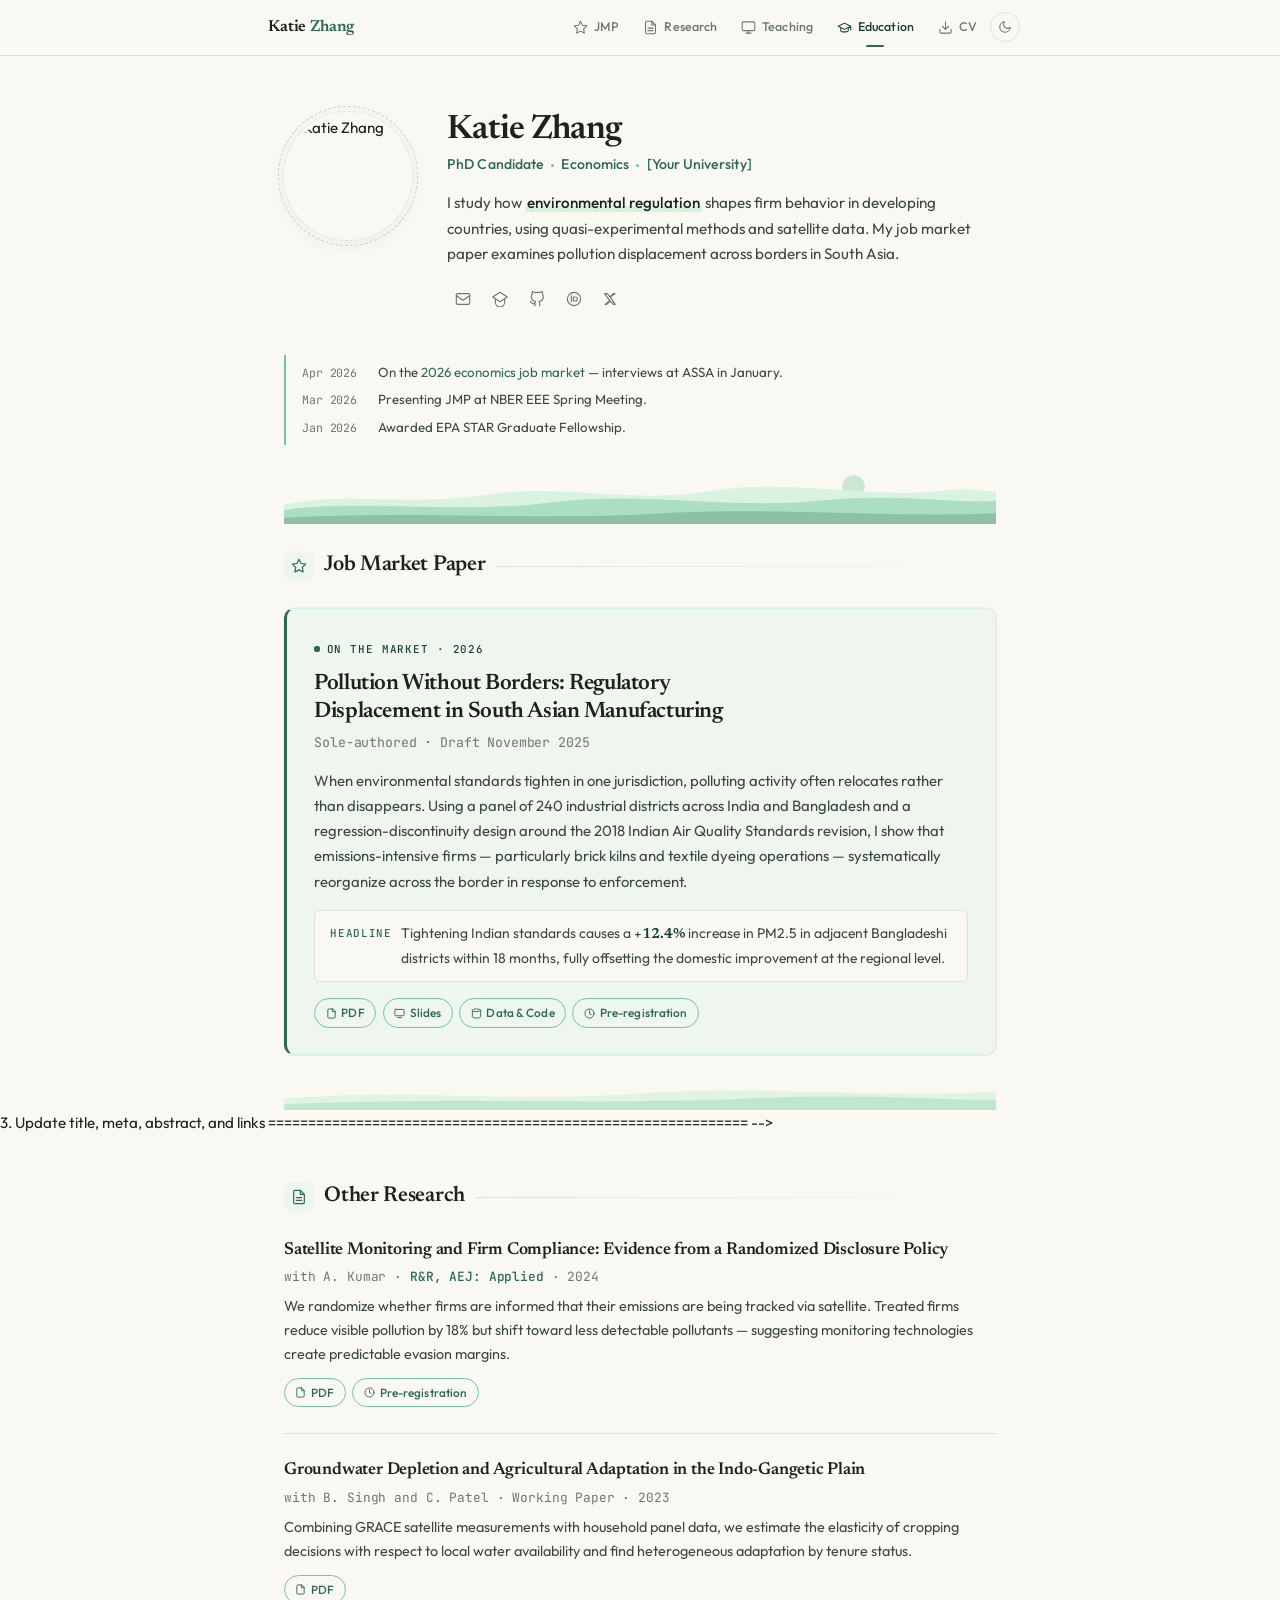
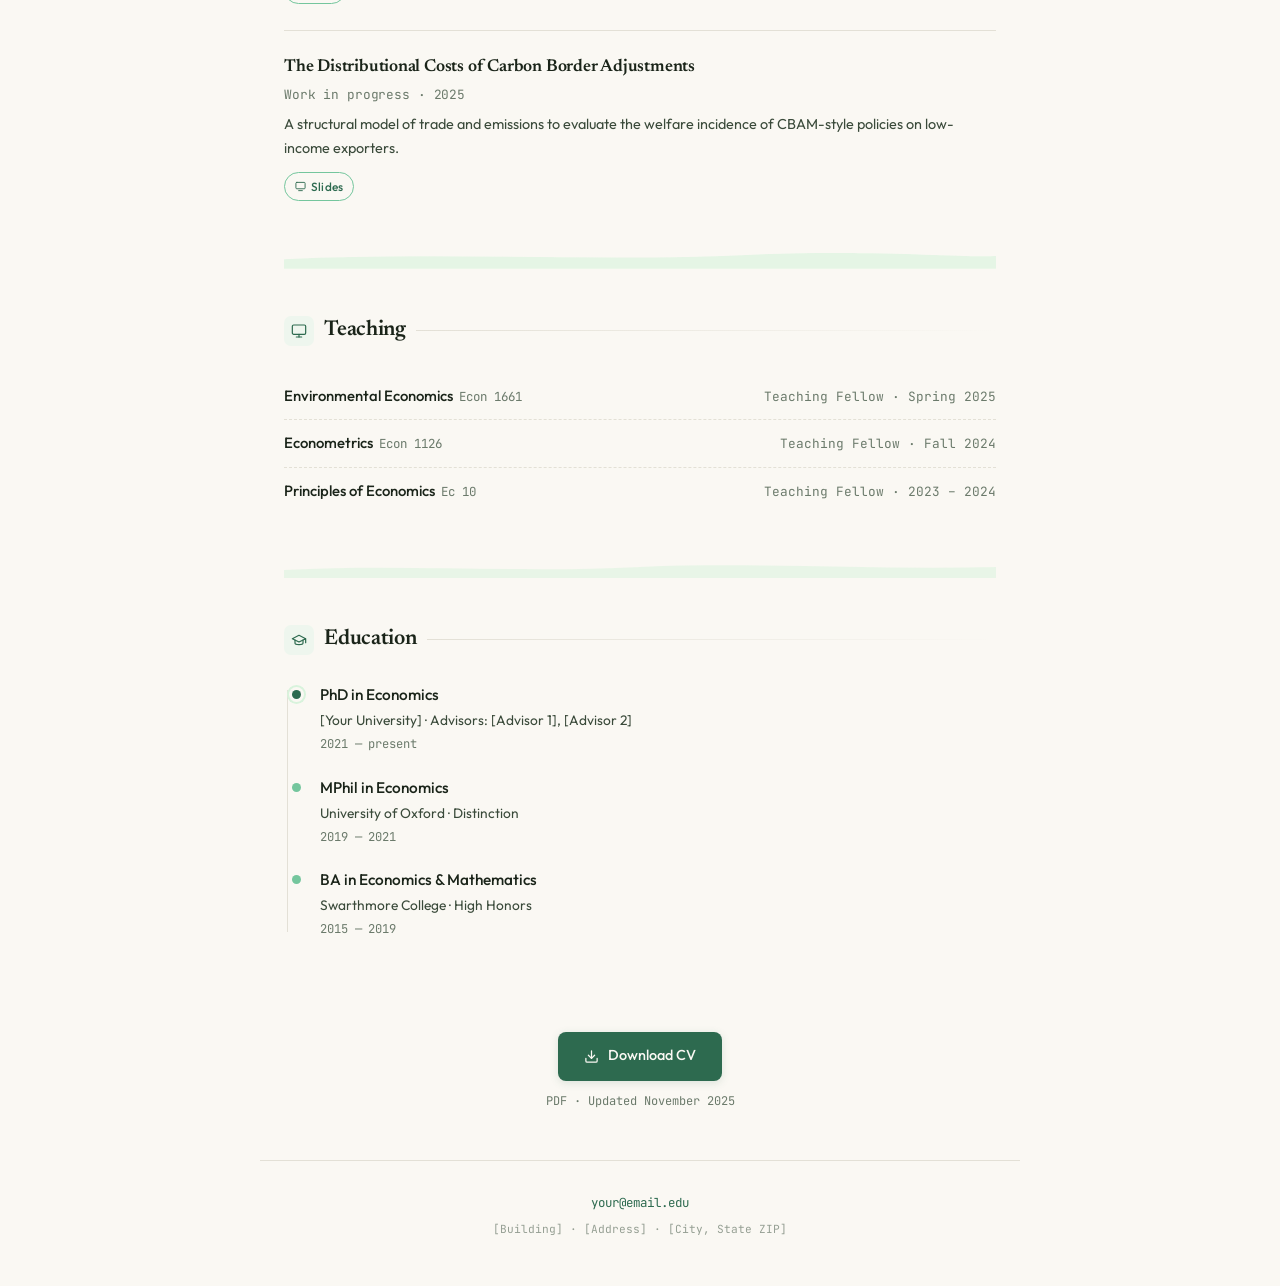
==== index.html @ d1a148c4 "first pass of making site" ====
<!DOCTYPE html>
<html lang="en" data-theme="light">
<head>
  <meta charset="UTF-8">
  <meta name="viewport" content="width=device-width, initial-scale=1.0">

  <!-- ============================================================
       SEO & social meta — UPDATE these when you change your bio
       ============================================================ -->
  <title>Katie Zhang — Environmental Economics</title>
  <meta name="description" content="PhD candidate in Economics at [Your University], studying environmental regulation and firm behavior in developing countries.">
  <meta property="og:title"       content="Katie Zhang — Environmental Economics">
  <meta property="og:description" content="PhD candidate studying environmental regulation, satellite data, and quasi-experimental methods.">
  <meta property="og:image"       content="https://katiezhang.org/img/og-image.jpg">
  <meta property="og:url"         content="https://katiezhang.org">
  <meta property="og:type"        content="website">
  <meta name="twitter:card"       content="summary_large_image">

  <!-- Favicon — a small SVG leaf monogram; replace with a real .ico if you prefer -->
  <link rel="icon" href="data:image/svg+xml,<svg xmlns='http://www.w3.org/2000/svg' viewBox='0 0 100 100'><rect width='100' height='100' rx='20' fill='%232d6a4f'/><text y='.9em' x='50%' text-anchor='middle' font-size='62' font-family='Georgia,serif' fill='%23faf8f3'>K</text></svg>">

  <!-- Google Fonts -->
  <link rel="preconnect" href="https://fonts.googleapis.com">
  <link rel="preconnect" href="https://fonts.gstatic.com" crossorigin>
  <link href="https://fonts.googleapis.com/css2?family=Newsreader:ital,opsz,wght@0,6..72,300;0,6..72,400;0,6..72,500;0,6..72,600;0,6..72,700;1,6..72,400&family=Outfit:wght@300;400;500;600&family=JetBrains+Mono:wght@400;500&display=swap" rel="stylesheet">

  <!-- Stylesheet -->
  <link rel="stylesheet" href="css/style.css">

  <!-- Theme init — runs synchronously to prevent flash of wrong theme -->
  <script>
    (function () {
      var stored      = localStorage.getItem('theme');
      var prefersDark = window.matchMedia('(prefers-color-scheme: dark)').matches;
      document.documentElement.setAttribute('data-theme', stored || (prefersDark ? 'dark' : 'light'));
    })();
  </script>
</head>
<body>

<!-- ── Sticky navigation ── -->
<nav class="sticky-nav" aria-label="Site navigation">
  <div class="nav-inner">
    <!-- UPDATE: change "Katie Zhang" to your name -->
    <a href="#about" class="nav-monogram">Katie <em>Zhang</em></a>

    <div class="nav-links" id="navLinks">
      <a href="#jmp"       data-target="jmp">
        <svg viewBox="0 0 24 24" aria-hidden="true"><polygon points="12 2 15.09 8.26 22 9.27 17 14.14 18.18 21.02 12 17.77 5.82 21.02 7 14.14 2 9.27 8.91 8.26 12 2"/></svg>
        <span>JMP</span>
      </a>
      <a href="#research"  data-target="research">
        <svg viewBox="0 0 24 24" aria-hidden="true"><path d="M14 2H6a2 2 0 00-2 2v16a2 2 0 002 2h12a2 2 0 002-2V8z"/><polyline points="14 2 14 8 20 8"/><line x1="16" y1="13" x2="8" y2="13"/><line x1="16" y1="17" x2="8" y2="17"/></svg>
        <span>Research</span>
      </a>
      <a href="#teaching"  data-target="teaching">
        <svg viewBox="0 0 24 24" aria-hidden="true"><rect x="2" y="3" width="20" height="14" rx="2"/><line x1="8" y1="21" x2="16" y2="21"/><line x1="12" y1="17" x2="12" y2="21"/></svg>
        <span>Teaching</span>
      </a>
      <a href="#education" data-target="education">
        <svg viewBox="0 0 24 24" aria-hidden="true"><path d="M22 10v6M2 10l10-5 10 5-10 5z"/><path d="M6 12v5c0 1.1 2.7 2 6 2s6-.9 6-2v-5"/></svg>
        <span>Education</span>
      </a>
      <a href="#cv"        data-target="cv">
        <svg viewBox="0 0 24 24" aria-hidden="true"><path d="M21 15v4a2 2 0 01-2 2H5a2 2 0 01-2-2v-4"/><polyline points="7 10 12 15 17 10"/><line x1="12" y1="15" x2="12" y2="3"/></svg>
        <span>CV</span>
      </a>
      <button class="theme-toggle" id="themeToggle" aria-label="Toggle light/dark theme">
        <svg class="icon-moon" viewBox="0 0 24 24" aria-hidden="true"><path d="M21 12.79A9 9 0 1111.21 3 7 7 0 0021 12.79z"/></svg>
        <svg class="icon-sun"  viewBox="0 0 24 24" aria-hidden="true"><circle cx="12" cy="12" r="4"/><path d="M12 2v2M12 20v2M4.93 4.93l1.41 1.41M17.66 17.66l1.41 1.41M2 12h2M20 12h2M4.93 19.07l1.41-1.41M17.66 6.34l1.41-1.41"/></svg>
      </button>
    </div>
  </div>
</nav>

<main>

  <!-- ── Hero / About ── -->
  <!-- ============================================================
       ABOUT — update name, title, bio, and social links
       ============================================================ -->
  <header class="hero" id="about">
    <div class="avatar-wrap">
      <div class="avatar-ring" aria-hidden="true"></div>
      <!-- UPDATE: replace img/headshot.jpg with your photo -->
      <img class="avatar"
           src="img/headshot.jpg"
           alt="Katie Zhang"
           width="128" height="128"
           loading="eager">
    </div>
    <div class="hero-text">
      <!-- UPDATE: your name -->
      <h1>Katie Zhang</h1>
      <!-- UPDATE: your title, department, institution -->
      <div class="subtitle">
        PhD Candidate<span class="dot"></span>Economics<span class="dot"></span>[Your University]
      </div>
      <!-- UPDATE: your bio. Wrap key phrases in <strong> for the highlight effect. -->
      <p class="bio">
        I study how <strong>environmental regulation</strong> shapes firm behavior in developing
        countries, using quasi-experimental methods and satellite data. My job market paper
        examines pollution displacement across borders in South Asia.
      </p>
      <!-- UPDATE: social links. Remove any you don't use. -->
      <div class="social-row">
        <!-- Email: replace your@email.edu -->
        <a href="mailto:your@email.edu" aria-label="Email">
          <svg viewBox="0 0 24 24"><rect x="2" y="4" width="20" height="16" rx="2"/><path d="M22 7l-10 7L2 7"/></svg>
        </a>
        <!-- Google Scholar: replace # with your profile URL -->
        <a href="#" aria-label="Google Scholar">
          <svg viewBox="0 0 24 24"><path d="M12 2L1 9l11 7 11-7-11-7z"/><path d="M5 12.5V17a7 7 0 0014 0v-4.5"/></svg>
        </a>
        <!-- GitHub: replace # with your profile URL -->
        <a href="#" aria-label="GitHub">
          <svg viewBox="0 0 24 24"><path d="M9 19c-5 1.5-5-2.5-7-3m14 6v-3.87a3.37 3.37 0 00-.94-2.61c3.14-.35 6.44-1.54 6.44-7A5.44 5.44 0 0020 4.77 5.07 5.07 0 0019.91 1S18.73.65 16 2.48a13.38 13.38 0 00-7 0C6.27.65 5.09 1 5.09 1A5.07 5.07 0 005 4.77a5.44 5.44 0 00-1.5 3.78c0 5.42 3.3 6.61 6.44 7A3.37 3.37 0 009 18.13V22"/></svg>
        </a>
        <!-- ORCID: replace # with your ORCID URL -->
        <a href="#" aria-label="ORCID">
          <svg viewBox="0 0 24 24"><circle cx="12" cy="12" r="10"/><path d="M8 8v8M8 6.5v.01M11 9h3a3 3 0 010 6h-3V9z"/></svg>
        </a>
        <!-- Twitter/X: replace # with your profile URL. Remove if unused. -->
        <a href="#" aria-label="Twitter / X">
          <svg viewBox="0 0 24 24"><path d="M4 4l7.5 10.5L4.5 20H7l5.5-5L17 20h3l-7.7-10.8L19.5 4H17l-5 4.7L8 4H4z" stroke-linejoin="round"/></svg>
        </a>
      </div>
    </div>
  </header>

  <!-- ============================================================
       NEWS — add/remove .news-item rows as needed
       ============================================================ -->
  <!-- NEWS START -->
  <div class="news" aria-label="Recent news">
    <div class="news-inner">
      <div class="news-item">
        <span class="news-date">Apr 2026</span>
        <span>On the <a href="#">2026 economics job market</a> — interviews at ASSA in January.</span>
      </div>
      <div class="news-item">
        <span class="news-date">Mar 2026</span>
        <span>Presenting JMP at NBER EEE Spring Meeting.</span>
      </div>
      <div class="news-item">
        <span class="news-date">Jan 2026</span>
        <span>Awarded EPA STAR Graduate Fellowship.</span>
      </div>
    </div>
  </div>
  <!-- NEWS END -->

  <!-- Divider — layered hills with sun (light mode) -->
  <div class="divider divider-day" aria-hidden="true">
    <svg viewBox="0 0 900 80" preserveAspectRatio="none" xmlns="http://www.w3.org/2000/svg">
      <circle class="sun"    cx="720" cy="32" r="14" fill="#74c69d" opacity=".35"/>
      <path   class="hill-1" d="M0,55 C80,38 160,58 260,42 C360,28 440,55 540,38 C640,22 740,48 830,38 C870,33 890,40 900,38 L900,80 L0,80Z" fill="#d8f3dc" opacity=".9"/>
      <path   class="hill-2" d="M0,62 C100,48 220,68 340,52 C460,38 560,62 680,50 C780,40 850,55 900,50 L900,80 L0,80Z"                          fill="#74c69d" opacity=".45"/>
      <path   class="hill-3" d="M0,72 C150,62 320,76 480,66 C620,58 760,72 900,66 L900,80 L0,80Z"                                                 fill="#2d6a4f" opacity=".25"/>
    </svg>
  </div>
  <!-- Divider — shan shui peaks with moon (dark mode) -->
  <div class="divider divider-night" aria-hidden="true">
    <svg viewBox="0 0 900 80" preserveAspectRatio="none" xmlns="http://www.w3.org/2000/svg">
      <circle class="moon-glow" cx="710" cy="22" r="22"/>
      <path id="moonShape" class="moon" d="M 710 13 A 9 9 0 1 0 710 31 A 7 9 0 1 1 710 13 Z">
        <title>Moon phase</title>
      </path>
      <path class="peak-far"  d="M0,60 L90,32 L150,52 L240,18 L320,46 L410,24 L500,50 L580,30 L660,48 L740,36 L820,44 L900,30 L900,80 L0,80Z"/>
      <path class="peak-mid"  d="M0,72 L60,48 L130,68 L210,42 L300,64 L370,38 L460,62 L560,46 L640,66 L730,52 L820,68 L900,52 L900,80 L0,80Z"/>
      <rect class="mist" x="0" y="58" width="900" height="6"/>
      <rect class="mist" x="0" y="68" width="900" height="3"/>
      <path class="peak-near" d="M0,80 L0,74 L80,66 L150,76 L230,60 L310,74 L390,58 L470,72 L560,62 L640,76 L720,64 L810,74 L900,66 L900,80 Z"/>
    </svg>
  </div>

  <!-- ============================================================
       JMP — update title, abstract, headline finding, and links
       ============================================================ -->
  <!-- JMP START -->
  <section id="jmp" class="jmp-section">
    <h2 class="section-title">
      <span class="icon-wrap">
        <svg viewBox="0 0 24 24" aria-hidden="true"><polygon points="12 2 15.09 8.26 22 9.27 17 14.14 18.18 21.02 12 17.77 5.82 21.02 7 14.14 2 9.27 8.91 8.26 12 2"/></svg>
      </span>
      Job Market Paper
    </h2>

    <article class="jmp-card">
      <!-- UPDATE: change year if needed -->
      <div class="jmp-eyebrow"><span class="pulse" aria-hidden="true"></span> On the market · 2026</div>

      <!-- UPDATE: paper title and link (replace # with PDF URL or SSRN) -->
      <h3 class="jmp-title">
        <a href="#">Pollution Without Borders: Regulatory Displacement in South Asian Manufacturing</a>
      </h3>

      <!-- UPDATE: authorship and draft date -->
      <div class="jmp-meta">Sole-authored · Draft November 2025</div>

      <!-- UPDATE: abstract -->
      <p class="jmp-abstract">
        When environmental standards tighten in one jurisdiction, polluting activity often relocates
        rather than disappears. Using a panel of 240 industrial districts across India and Bangladesh
        and a regression-discontinuity design around the 2018 Indian Air Quality Standards revision,
        I show that emissions-intensive firms — particularly brick kilns and textile dyeing operations
        — systematically reorganize across the border in response to enforcement.
      </p>

      <!-- UPDATE: headline finding. <span class="stat"> is the bold number. -->
      <div class="jmp-finding">
        <span class="label">Headline</span>
        <span>Tightening Indian standards causes a <span class="stat">+12.4%</span> increase in PM2.5
          in adjacent Bangladeshi districts within 18 months, fully offsetting the domestic
          improvement at the regional level.</span>
      </div>

      <!-- UPDATE: replace # with actual URLs; remove links you don't have yet -->
      <div class="paper-links">
        <a href="#">
          <svg viewBox="0 0 24 24"><path d="M14 2H6a2 2 0 00-2 2v16a2 2 0 002 2h12a2 2 0 002-2V8z"/><polyline points="14 2 14 8 20 8"/></svg>
          PDF
        </a>
        <a href="#">
          <svg viewBox="0 0 24 24"><rect x="2" y="3" width="20" height="14" rx="2"/><line x1="8" y1="21" x2="16" y2="21"/></svg>
          Slides
        </a>
        <a href="#">
          <svg viewBox="0 0 24 24"><ellipse cx="12" cy="5" rx="9" ry="3"/><path d="M3 5v14c0 1.66 4 3 9 3s9-1.34 9-3V5"/></svg>
          Data &amp; Code
        </a>
        <a href="#">
          <svg viewBox="0 0 24 24"><circle cx="12" cy="12" r="10"/><polyline points="12 6 12 12 16 14"/></svg>
          Pre-registration
        </a>
      </div>
    </article>
  </section>
  <!-- JMP END -->

  <!-- Divider — gentler hills (light mode) -->
  <div class="divider divider-day" aria-hidden="true">
    <svg viewBox="0 0 900 40" preserveAspectRatio="none" xmlns="http://www.w3.org/2000/svg">
      <path class="hill-1" d="M0,25 C150,12 300,30 450,18 C600,8 750,24 900,16 L900,40 L0,40Z"  fill="#d8f3dc" opacity=".7"/>
      <path class="hill-2" d="M0,32 C200,22 400,34 600,24 C750,18 850,28 900,26 L900,40 L0,40Z" fill="#74c69d" opacity=".3"/>
    </svg>
  </div>
  <!-- Divider — shan shui mid peaks (dark mode) -->
  <div class="divider divider-night" aria-hidden="true">
    <svg viewBox="0 0 900 40" preserveAspectRatio="none" xmlns="http://www.w3.org/2000/svg">
      <path class="peak-far" d="M0,30 L70,18 L140,28 L220,10 L300,24 L380,14 L470,26 L560,16 L640,28 L730,18 L820,26 L900,16 L900,40 L0,40Z"/>
      <path class="peak-mid" d="M0,36 L60,26 L130,34 L210,22 L300,32 L370,20 L460,30 L560,24 L650,34 L740,26 L820,32 L900,26 L900,40 L0,40Z"/>
      <rect class="mist" x="0" y="30" width="900" height="3"/>
    </svg>
  </div>

  <!-- ============================================================
       RESEARCH — add papers following the .paper template below.
       To add a paper:
         1. Copy one <div class="paper">…</div> block
         2. Paste it before <!-- PAPERS END -->
         3. Update title, meta, abstract, and links
       ============================================================ -->
  <section id="research">
    <h2 class="section-title">
      <span class="icon-wrap">
        <svg viewBox="0 0 24 24" aria-hidden="true"><path d="M14 2H6a2 2 0 00-2 2v16a2 2 0 002 2h12a2 2 0 002-2V8z"/><polyline points="14 2 14 8 20 8"/><line x1="16" y1="13" x2="8" y2="13"/><line x1="16" y1="17" x2="8" y2="17"/></svg>
      </span>
      Other Research
    </h2>

    <!-- PAPERS START -->

    <div class="paper">
      <!-- UPDATE: paper title and link -->
      <div class="paper-title">
        <a href="#">Satellite Monitoring and Firm Compliance: Evidence from a Randomized Disclosure Policy</a>
      </div>
      <!-- UPDATE: coauthors, status, year.
           Status options: "R&R, Journal", "Under Review", "Working Paper", "Work in progress" -->
      <div class="paper-meta">with A. Kumar · <span class="status">R&amp;R, AEJ: Applied</span> · 2024</div>
      <!-- UPDATE: abstract -->
      <p class="paper-abstract">
        We randomize whether firms are informed that their emissions are being tracked via satellite.
        Treated firms reduce visible pollution by 18% but shift toward less detectable pollutants —
        suggesting monitoring technologies create predictable evasion margins.
      </p>
      <!-- UPDATE: links. Remove links you don't have. -->
      <div class="paper-links">
        <a href="#">
          <svg viewBox="0 0 24 24"><path d="M14 2H6a2 2 0 00-2 2v16a2 2 0 002 2h12a2 2 0 002-2V8z"/><polyline points="14 2 14 8 20 8"/></svg>
          PDF
        </a>
        <a href="#">
          <svg viewBox="0 0 24 24"><circle cx="12" cy="12" r="10"/><polyline points="12 6 12 12 16 14"/></svg>
          Pre-registration
        </a>
      </div>
    </div>

    <div class="paper">
      <div class="paper-title">
        <a href="#">Groundwater Depletion and Agricultural Adaptation in the Indo-Gangetic Plain</a>
      </div>
      <div class="paper-meta">with B. Singh and C. Patel · Working Paper · 2023</div>
      <p class="paper-abstract">
        Combining GRACE satellite measurements with household panel data, we estimate the elasticity
        of cropping decisions with respect to local water availability and find heterogeneous
        adaptation by tenure status.
      </p>
      <div class="paper-links">
        <a href="#">
          <svg viewBox="0 0 24 24"><path d="M14 2H6a2 2 0 00-2 2v16a2 2 0 002 2h12a2 2 0 002-2V8z"/><polyline points="14 2 14 8 20 8"/></svg>
          PDF
        </a>
      </div>
    </div>

    <div class="paper">
      <div class="paper-title">
        <a href="#">The Distributional Costs of Carbon Border Adjustments</a>
      </div>
      <div class="paper-meta">Work in progress · 2025</div>
      <p class="paper-abstract">
        A structural model of trade and emissions to evaluate the welfare incidence of CBAM-style
        policies on low-income exporters.
      </p>
      <div class="paper-links">
        <a href="#">
          <svg viewBox="0 0 24 24"><rect x="2" y="3" width="20" height="14" rx="2"/><line x1="8" y1="21" x2="16" y2="21"/></svg>
          Slides
        </a>
      </div>
    </div>

    <!-- PAPERS END -->
  </section>

  <!-- Divider — small ripple (light mode) -->
  <div class="divider divider-day" aria-hidden="true">
    <svg viewBox="0 0 900 30" preserveAspectRatio="none" xmlns="http://www.w3.org/2000/svg">
      <path class="hill-1" d="M0,18 C200,8 400,22 600,12 C750,6 850,16 900,14 L900,30 L0,30Z" fill="#d8f3dc" opacity=".6"/>
    </svg>
  </div>
  <!-- Divider — distant ridge (dark mode) -->
  <div class="divider divider-night" aria-hidden="true">
    <svg viewBox="0 0 900 30" preserveAspectRatio="none" xmlns="http://www.w3.org/2000/svg">
      <path class="peak-far" d="M0,22 L80,12 L160,20 L260,8 L350,18 L440,10 L530,20 L620,12 L710,22 L790,14 L900,18 L900,30 L0,30Z"/>
      <path class="peak-mid" d="M0,26 L100,18 L200,24 L320,14 L420,22 L520,16 L630,24 L740,18 L840,24 L900,20 L900,30 L0,30Z"/>
    </svg>
  </div>

  <!-- ============================================================
       TEACHING — add/remove .course rows as needed
       ============================================================ -->
  <section id="teaching">
    <h2 class="section-title">
      <span class="icon-wrap">
        <svg viewBox="0 0 24 24" aria-hidden="true"><rect x="2" y="3" width="20" height="14" rx="2"/><line x1="8" y1="21" x2="16" y2="21"/><line x1="12" y1="17" x2="12" y2="21"/></svg>
      </span>
      Teaching
    </h2>

    <!-- TEACHING START -->
    <div class="course">
      <span class="course-name">Environmental Economics<span class="code">Econ 1661</span></span>
      <span class="course-role">Teaching Fellow · Spring 2025</span>
    </div>
    <div class="course">
      <span class="course-name">Econometrics<span class="code">Econ 1126</span></span>
      <span class="course-role">Teaching Fellow · Fall 2024</span>
    </div>
    <div class="course">
      <span class="course-name">Principles of Economics<span class="code">Ec 10</span></span>
      <span class="course-role">Teaching Fellow · 2023 – 2024</span>
    </div>
    <!-- TEACHING END -->
  </section>

  <!-- Divider — tiny (light mode) -->
  <div class="divider divider-day" aria-hidden="true">
    <svg viewBox="0 0 900 24" preserveAspectRatio="none" xmlns="http://www.w3.org/2000/svg">
      <path class="hill-1" d="M0,14 C150,6 300,18 450,10 C600,4 750,14 900,10 L900,24 L0,24Z" fill="#d8f3dc" opacity=".5"/>
    </svg>
  </div>
  <!-- Divider — thin ridge (dark mode) -->
  <div class="divider divider-night" aria-hidden="true">
    <svg viewBox="0 0 900 24" preserveAspectRatio="none" xmlns="http://www.w3.org/2000/svg">
      <path class="peak-far" d="M0,16 L100,8 L200,14 L320,4 L430,12 L540,6 L660,14 L780,8 L900,12 L900,24 L0,24Z"/>
      <path class="peak-mid" d="M0,20 L120,14 L260,18 L400,10 L540,16 L680,12 L820,18 L900,14 L900,24 L0,24Z"/>
    </svg>
  </div>

  <!-- ============================================================
       EDUCATION — add/remove .timeline-item rows as needed.
       The first item always gets the highlighted dot.
       ============================================================ -->
  <section id="education">
    <h2 class="section-title">
      <span class="icon-wrap">
        <svg viewBox="0 0 24 24" aria-hidden="true"><path d="M22 10v6M2 10l10-5 10 5-10 5z"/><path d="M6 12v5c0 1.1 2.7 2 6 2s6-.9 6-2v-5"/></svg>
      </span>
      Education
    </h2>

    <!-- EDUCATION START -->
    <div class="timeline">
      <div class="timeline-item">
        <div class="timeline-dot" aria-hidden="true"></div>
        <div class="timeline-content">
          <h4>PhD in Economics</h4>
          <div class="where">[Your University] · Advisors: [Advisor 1], [Advisor 2]</div>
          <div class="when">2021 — present</div>
        </div>
      </div>

      <div class="timeline-item">
        <div class="timeline-dot" aria-hidden="true"></div>
        <div class="timeline-content">
          <h4>MPhil in Economics</h4>
          <div class="where">University of Oxford · Distinction</div>
          <div class="when">2019 — 2021</div>
        </div>
      </div>

      <div class="timeline-item">
        <div class="timeline-dot" aria-hidden="true"></div>
        <div class="timeline-content">
          <h4>BA in Economics &amp; Mathematics</h4>
          <div class="where">Swarthmore College · High Honors</div>
          <div class="when">2015 — 2019</div>
        </div>
      </div>
    </div>
    <!-- EDUCATION END -->
  </section>

  <!-- ============================================================
       CV — update the file path and date
       ============================================================ -->
  <!-- CV START -->
  <section id="cv" class="cv-section">
    <!-- UPDATE: replace files/cv.pdf with your actual CV file path -->
    <a href="files/cv.pdf" class="cv-button" download>
      <svg viewBox="0 0 24 24" aria-hidden="true"><path d="M21 15v4a2 2 0 01-2 2H5a2 2 0 01-2-2v-4"/><polyline points="7 10 12 15 17 10"/><line x1="12" y1="15" x2="12" y2="3"/></svg>
      Download CV
    </a>
    <!-- UPDATE: update date when you upload a new CV -->
    <div class="cv-meta">PDF · Updated November 2025</div>
  </section>
  <!-- CV END -->

</main>

<!-- ============================================================
     FOOTER — update email and address
     ============================================================ -->
<footer>
  <!-- UPDATE: replace your@email.edu -->
  <div><a href="mailto:your@email.edu">your@email.edu</a></div>
  <!-- UPDATE: your office address, or remove this line -->
  <div class="footer-meta">[Building] · [Address] · [City, State ZIP]</div>
</footer>

<!-- Main script — loaded at end of body so DOM is ready -->
<script src="js/theme-toggle.js"></script>

</body>
</html>
---- css/style.css ----
/* ============================================================
   style.css — Katie Zhang academic website
   Colours live entirely in CSS custom properties below.
   To change the theme, edit the :root and [data-theme="dark"]
   blocks — nothing else needs touching.
   ============================================================ */

/* ── Colour tokens ── */
:root {
  /* Light theme — warm paper, environmental greens */
  --paper:       #faf8f3;
  --paper-tint:  #f3f0e6;
  --ink:         #1a2419;
  --ink-soft:    #3a4a3a;
  --muted:       #6b7a6b;
  --rule:        #e3e0d6;
  --rule-soft:   #ecead9;

  --moss:        #2d6a4f;   /* primary accent */
  --moss-deep:   #1b4332;   /* hover / strong */
  --moss-mid:    #74c69d;   /* mid accent */
  --moss-wash:   #d8f3dc;   /* light wash */
  --moss-paper:  #eef6ee;   /* card bg */

  --max-w:  760px;
  --nav-h:  56px;

  --shadow-sm: 0 1px 2px rgba(28,50,28,.04), 0 0 0 1px rgba(28,50,28,.04);
  --shadow-md: 0 4px 20px rgba(28,50,28,.06), 0 0 0 1px rgba(28,50,28,.05);
}

html[data-theme="dark"] {
  /* Night theme — Zhang Daqian, Panorama of Mount Lu (1981–83) */
  --paper:       #1a3a4a;   /* deep azurite */
  --paper-tint:  #16323f;
  --ink:         #e0d8c0;   /* mist cream */
  --ink-soft:    #cdc4a8;
  --muted:       #8a9a90;   /* fog grey-green */
  --rule:        rgba(224,216,192,.12);
  --rule-soft:   rgba(224,216,192,.07);

  --moss:        #3a8a6a;   /* jade */
  --moss-deep:   #2a6a5a;   /* malachite */
  --moss-mid:    #4d9d7a;
  --moss-wash:   rgba(42,106,90,.18);
  --moss-paper:  rgba(42,106,90,.10);

  --gold:        #c8b878;   /* highlight */

  --shadow-sm: 0 1px 2px rgba(0,0,0,.35), 0 0 0 1px rgba(224,216,192,.06);
  --shadow-md: 0 4px 22px rgba(0,0,0,.40), 0 0 0 1px rgba(224,216,192,.07);
}

/* ── Dark-mode overrides ── */

/* Divider variants */
.divider-night { display: none; }
html[data-theme="dark"] .divider-day   { display: none; }
html[data-theme="dark"] .divider-night { display: block; }

/* Nav active tab */
html[data-theme="dark"] .nav-links a.active          { color: var(--gold); }
html[data-theme="dark"] .nav-links a.active::after   { background: var(--gold); }

/* Bio highlight */
html[data-theme="dark"] .hero-text .bio strong {
  background: linear-gradient(to top, rgba(200,184,120,.22) 30%, transparent 30%);
  color: var(--ink);
}

/* JMP stat + eyebrow */
html[data-theme="dark"] .jmp-finding .stat { color: var(--gold); }
html[data-theme="dark"] .jmp-eyebrow       { color: var(--moss-mid); }

/* Timeline dot */
html[data-theme="dark"] .timeline-item:first-child .timeline-dot {
  background:  var(--gold);
  box-shadow:  0 0 0 3px var(--paper), 0 0 0 5px rgba(200,184,120,.25);
}
html[data-theme="dark"] .timeline-dot { box-shadow: 0 0 0 3px var(--paper); }

/* CV button */
html[data-theme="dark"] .cv-button       { background: var(--moss); color: #0d1410; box-shadow: 0 2px 10px rgba(0,0,0,.3); }
html[data-theme="dark"] .cv-button:hover { background: var(--moss-deep); }

/* Paper pill links */
html[data-theme="dark"] .paper-links a:hover { color: var(--paper); }

/* Divider day-shape colours when rendered in dark */
html[data-theme="dark"] .divider svg .hill-1 { fill: #2a6a5a; opacity: .55; }
html[data-theme="dark"] .divider svg .hill-2 { fill: #1f4a44; opacity: .70; }
html[data-theme="dark"] .divider svg .hill-3 { fill: #16323f; opacity: .90; }
html[data-theme="dark"] .divider svg .sun    { fill: #c8b878; opacity: .55; }

/* ── Base reset ── */
*, *::before, *::after { margin: 0; padding: 0; box-sizing: border-box; }

html {
  scroll-behavior: smooth;
  scroll-padding-top: calc(var(--nav-h) + 1.5rem);
}

body {
  font-family: 'Outfit', -apple-system, BlinkMacSystemFont, sans-serif;
  font-weight: 400;
  background: var(--paper);
  color: var(--ink);
  line-height: 1.65;
  font-size: .95rem;
  padding-top: var(--nav-h);
  transition: background .3s ease, color .3s ease;
  -webkit-font-smoothing: antialiased;
  -moz-osx-font-smoothing: grayscale;
}

::selection { background: var(--moss-wash); color: var(--moss-deep); }

/* ── Sticky nav ── */
.sticky-nav {
  position: fixed;
  top: 0; left: 0; right: 0;
  height: var(--nav-h);
  background: color-mix(in srgb, var(--paper) 88%, transparent);
  backdrop-filter: blur(14px) saturate(1.2);
  -webkit-backdrop-filter: blur(14px) saturate(1.2);
  border-bottom: 1px solid var(--rule);
  z-index: 100;
  display: flex;
  align-items: center;
  justify-content: center;
  padding: 0 1rem;
  transition: background .3s ease, border-color .3s ease;
}

.nav-inner {
  max-width: var(--max-w);
  width: 100%;
  margin: 0 auto;
  display: flex;
  align-items: center;
  justify-content: space-between;
  gap: .25rem;
}

.nav-monogram {
  font-family: 'Newsreader', serif;
  font-weight: 600;
  font-size: 1rem;
  letter-spacing: -.01em;
  color: var(--ink);
  text-decoration: none;
  padding: .4rem .5rem;
  flex-shrink: 0;
}
.nav-monogram em { color: var(--moss); font-style: normal; }

.nav-links {
  display: flex;
  align-items: center;
  gap: .1rem;
}

.nav-links a {
  display: flex;
  align-items: center;
  gap: .4rem;
  padding: .42rem .7rem;
  border-radius: 6px;
  text-decoration: none;
  color: var(--muted);
  font-size: .78rem;
  font-weight: 500;
  letter-spacing: .005em;
  transition: color .2s, background .2s;
  position: relative;
}
.nav-links a:hover { color: var(--moss); background: var(--moss-paper); }
.nav-links a.active { color: var(--moss-deep); }
.nav-links a.active::after {
  content: '';
  position: absolute;
  bottom: -2px; left: 50%;
  transform: translateX(-50%);
  width: 18px; height: 2px;
  background: var(--moss);
  border-radius: 2px;
}
.nav-links svg {
  width: 15px; height: 15px;
  stroke: currentColor; stroke-width: 1.7;
  fill: none; stroke-linecap: round; stroke-linejoin: round;
}

.theme-toggle {
  background: transparent;
  border: 1px solid var(--rule);
  color: var(--muted);
  width: 30px; height: 30px;
  border-radius: 50%;
  display: flex;
  align-items: center;
  justify-content: center;
  cursor: pointer;
  transition: all .2s;
  flex-shrink: 0;
}
.theme-toggle:hover { color: var(--moss); border-color: var(--moss-mid); background: var(--moss-paper); }
.theme-toggle svg {
  width: 14px; height: 14px;
  stroke: currentColor; stroke-width: 1.8;
  fill: none; stroke-linecap: round; stroke-linejoin: round;
}
.theme-toggle .icon-sun { display: none; }
html[data-theme="dark"] .theme-toggle .icon-moon { display: none; }
html[data-theme="dark"] .theme-toggle .icon-sun  { display: block; }

/* ── Hero ── */
.hero {
  max-width: var(--max-w);
  margin: 0 auto;
  padding: 3.5rem 1.5rem 2rem;
  display: flex;
  gap: 2.2rem;
  align-items: flex-start;
}

.avatar-wrap { position: relative; flex-shrink: 0; }

.avatar {
  width: 128px; height: 128px;
  border-radius: 50%;
  object-fit: cover;
  display: block;
  border: 3px solid var(--paper);
  box-shadow: var(--shadow-md);
}

.avatar-ring {
  position: absolute;
  inset: -6px;
  border-radius: 50%;
  border: 1px dashed var(--moss-mid);
  opacity: .5;
  pointer-events: none;
}

.hero-text { flex: 1; min-width: 0; }

.hero-text h1 {
  font-family: 'Newsreader', serif;
  font-weight: 600;
  font-size: 2.1rem;
  letter-spacing: -.022em;
  line-height: 1.1;
  margin-bottom: .25rem;
}

.hero-text .subtitle {
  color: var(--moss);
  font-size: .88rem;
  font-weight: 500;
  margin-bottom: .85rem;
  letter-spacing: .005em;
}
.hero-text .subtitle .dot {
  display: inline-block;
  width: 3px; height: 3px;
  background: var(--moss-mid);
  border-radius: 50%;
  margin: 0 .45rem;
  vertical-align: middle;
}

.hero-text .bio {
  color: var(--ink-soft);
  font-size: .95rem;
  line-height: 1.7;
  text-wrap: pretty;
}
.hero-text .bio strong {
  color: var(--ink);
  font-weight: 500;
  background: linear-gradient(to top, var(--moss-wash) 30%, transparent 30%);
  padding: 0 2px;
}

.social-row {
  display: flex;
  gap: .3rem;
  margin-top: 1rem;
  align-items: center;
}
.social-row a {
  display: flex;
  align-items: center;
  justify-content: center;
  width: 32px; height: 32px;
  border-radius: 6px;
  color: var(--muted);
  transition: all .2s;
  text-decoration: none;
}
.social-row a:hover { color: var(--moss); background: var(--moss-paper); }
.social-row svg {
  width: 16px; height: 16px;
  stroke: currentColor; stroke-width: 1.7;
  fill: none; stroke-linecap: round; stroke-linejoin: round;
}

/* ── News strip ── */
.news {
  max-width: var(--max-w);
  margin: 0 auto;
  padding: .5rem 1.5rem 1rem;
}
.news-inner {
  border-left: 2px solid var(--moss-mid);
  padding: .4rem 0 .4rem 1rem;
  display: flex;
  flex-direction: column;
  gap: .35rem;
}
.news-item {
  display: flex;
  gap: .75rem;
  align-items: baseline;
  font-size: .83rem;
  color: var(--ink-soft);
}
.news-date {
  font-family: 'JetBrains Mono', monospace;
  font-size: .72rem;
  color: var(--muted);
  flex-shrink: 0;
  width: 64px;
  letter-spacing: -.01em;
}
.news-item a {
  color: var(--moss);
  text-decoration: none;
  border-bottom: 1px solid transparent;
  transition: border-color .2s;
}
.news-item a:hover { border-color: var(--moss); }

/* ── SVG Dividers ── */
.divider {
  max-width: var(--max-w);
  margin: 0 auto;
  padding: 0 1.5rem;
  line-height: 0;
}
.divider svg { width: 100%; height: auto; display: block; }

/* Shan shui mountain dividers — night mode only */
.divider-night svg .peak-far  { fill: #3a8a6a; opacity: .22; }
.divider-night svg .peak-mid  { fill: #2a6a5a; opacity: .50; }
.divider-night svg .peak-near { fill: #1a3a4a; opacity: .95; }
.divider-night svg .moon      { fill: #c8b878; opacity: .70; }
.divider-night svg .moon-glow { fill: #c8b878; opacity: .15; }
.divider-night svg .mist      { fill: #e0d8c0; opacity: .06; }

/* ── Sections ── */
section {
  max-width: var(--max-w);
  margin: 0 auto;
  padding: 2.75rem 1.5rem;
}

.section-title {
  font-family: 'Newsreader', serif;
  font-weight: 600;
  font-size: 1.35rem;
  margin-bottom: 1.5rem;
  letter-spacing: -.015em;
  display: flex;
  align-items: center;
  gap: .65rem;
  color: var(--ink);
}
.section-title::after {
  content: '';
  flex: 1;
  height: 1px;
  background: linear-gradient(to right, var(--rule), transparent);
}
.section-title .icon-wrap {
  width: 30px; height: 30px;
  border-radius: 7px;
  background: var(--moss-paper);
  display: flex;
  align-items: center;
  justify-content: center;
  flex-shrink: 0;
}
.section-title svg {
  width: 16px; height: 16px;
  stroke: var(--moss); stroke-width: 1.8;
  fill: none; stroke-linecap: round; stroke-linejoin: round;
}

/* ── JMP card ── */
.jmp-section { padding-top: 1.5rem; padding-bottom: 1.5rem; }

.jmp-card {
  background: var(--moss-paper);
  border: 1px solid var(--moss-wash);
  border-left: 3px solid var(--moss);
  border-radius: 10px;
  padding: 1.6rem 1.7rem;
  position: relative;
  box-shadow: var(--shadow-sm);
}

.jmp-eyebrow {
  display: inline-flex;
  align-items: center;
  gap: .4rem;
  font-family: 'JetBrains Mono', monospace;
  font-size: .68rem;
  font-weight: 500;
  letter-spacing: .08em;
  text-transform: uppercase;
  color: var(--moss-deep);
  margin-bottom: .7rem;
}

.jmp-eyebrow .pulse {
  width: 6px; height: 6px;
  background: var(--moss);
  border-radius: 50%;
  position: relative;
}
.jmp-eyebrow .pulse::after {
  content: '';
  position: absolute;
  inset: 0;
  background: var(--moss);
  border-radius: 50%;
  animation: pulse 2.4s ease-out infinite;
}
@keyframes pulse {
  0%   { transform: scale(1);   opacity: .6; }
  100% { transform: scale(2.6); opacity: 0; }
}

.jmp-title {
  font-family: 'Newsreader', serif;
  font-weight: 600;
  font-size: 1.4rem;
  line-height: 1.25;
  letter-spacing: -.018em;
  margin-bottom: .4rem;
  text-wrap: balance;
}
.jmp-title a {
  color: var(--ink);
  text-decoration: none;
  background-image: linear-gradient(to right, var(--moss), var(--moss));
  background-size: 0% 1.5px;
  background-position: 0 100%;
  background-repeat: no-repeat;
  transition: background-size .3s ease;
}
.jmp-title a:hover { background-size: 100% 1.5px; }

.jmp-meta {
  color: var(--muted);
  font-size: .83rem;
  margin-bottom: .85rem;
  font-family: 'JetBrains Mono', monospace;
  letter-spacing: -.01em;
}

.jmp-abstract {
  font-size: .93rem;
  color: var(--ink-soft);
  line-height: 1.7;
  text-wrap: pretty;
  margin-bottom: 1rem;
}

.jmp-finding {
  background: var(--paper);
  border-radius: 6px;
  padding: .7rem .95rem;
  margin-bottom: 1rem;
  font-size: .87rem;
  color: var(--ink-soft);
  border: 1px solid var(--rule);
  display: flex;
  align-items: flex-start;
  gap: .6rem;
}
.jmp-finding .label {
  font-family: 'JetBrains Mono', monospace;
  font-size: .68rem;
  font-weight: 500;
  color: var(--moss);
  letter-spacing: .06em;
  text-transform: uppercase;
  flex-shrink: 0;
  padding-top: .15rem;
}
.jmp-finding .stat {
  font-family: 'Newsreader', serif;
  font-weight: 600;
  color: var(--moss-deep);
  font-size: 1.05em;
}

/* ── Paper entries ── */
.paper {
  margin-bottom: 1.6rem;
  padding-bottom: 1.6rem;
  border-bottom: 1px solid var(--rule);
}
.paper:last-child { border-bottom: none; margin-bottom: 0; padding-bottom: 0; }

.paper-title {
  font-family: 'Newsreader', serif;
  font-weight: 600;
  font-size: 1.08rem;
  line-height: 1.35;
  margin-bottom: .25rem;
  letter-spacing: -.012em;
  text-wrap: balance;
}
.paper-title a {
  color: var(--ink);
  text-decoration: none;
  background-image: linear-gradient(to right, var(--moss), var(--moss));
  background-size: 0% 1.5px;
  background-position: 0 100%;
  background-repeat: no-repeat;
  transition: background-size .3s ease;
}
.paper-title a:hover { background-size: 100% 1.5px; }

.paper-meta {
  color: var(--muted);
  font-size: .8rem;
  margin-bottom: .5rem;
  font-family: 'JetBrains Mono', monospace;
  letter-spacing: -.01em;
}
.paper-meta .status { color: var(--moss); font-weight: 500; }

.paper-abstract {
  font-size: .9rem;
  color: var(--ink-soft);
  line-height: 1.65;
  text-wrap: pretty;
}

.paper-links {
  display: flex;
  gap: .4rem;
  margin-top: .7rem;
  flex-wrap: wrap;
}
.paper-links a {
  display: inline-flex;
  align-items: center;
  gap: .3rem;
  font-size: .74rem;
  font-weight: 500;
  color: var(--moss);
  text-decoration: none;
  padding: .25rem .65rem;
  border: 1px solid var(--moss-mid);
  border-radius: 999px;
  background: transparent;
  transition: all .2s;
  font-family: 'Outfit', sans-serif;
  letter-spacing: .01em;
}
.paper-links a:hover {
  background: var(--moss);
  color: white;
  border-color: var(--moss);
  transform: translateY(-1px);
}
.paper-links a svg {
  width: 11px; height: 11px;
  stroke: currentColor; stroke-width: 2;
  fill: none; stroke-linecap: round; stroke-linejoin: round;
}

/* ── Teaching ── */
.course {
  display: flex;
  justify-content: space-between;
  align-items: baseline;
  padding: .7rem 0;
  border-bottom: 1px dashed var(--rule);
  gap: 1rem;
}
.course:last-child { border-bottom: none; }

.course-name { font-weight: 500; font-size: .93rem; color: var(--ink); }
.course-name .code {
  color: var(--muted);
  font-family: 'JetBrains Mono', monospace;
  font-size: .78rem;
  font-weight: 400;
  margin-left: .4rem;
}
.course-role {
  color: var(--muted);
  font-size: .8rem;
  font-family: 'JetBrains Mono', monospace;
  flex-shrink: 0;
  text-align: right;
}

/* ── Education timeline ── */
.timeline { position: relative; padding-left: .5rem; }
.timeline::before {
  content: '';
  position: absolute;
  left: 3px; top: 8px; bottom: 8px;
  width: 1px;
  background: var(--rule);
}

.timeline-item {
  display: flex;
  gap: 1.2rem;
  margin-bottom: 1.3rem;
  align-items: flex-start;
  position: relative;
}
.timeline-item:last-child { margin-bottom: 0; }

.timeline-dot {
  width: 9px; height: 9px;
  border-radius: 50%;
  background: var(--moss-mid);
  margin-top: .5rem;
  flex-shrink: 0;
  box-shadow: 0 0 0 3px var(--paper);
  position: relative;
  z-index: 1;
}
.timeline-item:first-child .timeline-dot {
  background: var(--moss);
  box-shadow: 0 0 0 3px var(--paper), 0 0 0 5px var(--moss-wash);
}

.timeline-content { flex: 1; }
.timeline-content h4 { font-weight: 500; font-size: .96rem; margin-bottom: .1rem; color: var(--ink); }
.timeline-content .where { color: var(--ink-soft); font-size: .86rem; }
.timeline-content .when {
  color: var(--muted);
  font-size: .76rem;
  font-family: 'JetBrains Mono', monospace;
  margin-top: .15rem;
  letter-spacing: -.01em;
}

/* ── CV section ── */
.cv-section { text-align: center; padding: 3rem 1.5rem 2rem; }

.cv-button {
  display: inline-flex;
  align-items: center;
  gap: .55rem;
  padding: .8rem 1.6rem;
  background: var(--moss);
  color: var(--paper);
  text-decoration: none;
  border-radius: 8px;
  font-weight: 500;
  font-size: .9rem;
  letter-spacing: .005em;
  transition: all .2s;
  box-shadow: 0 2px 8px rgba(45,106,79,.15);
}
.cv-button:hover {
  background: var(--moss-deep);
  transform: translateY(-1px);
  box-shadow: 0 4px 14px rgba(45,106,79,.22);
}
.cv-button svg {
  width: 15px; height: 15px;
  stroke: currentColor; stroke-width: 2;
  fill: none; stroke-linecap: round; stroke-linejoin: round;
}
.cv-meta {
  margin-top: .7rem;
  color: var(--muted);
  font-size: .75rem;
  font-family: 'JetBrains Mono', monospace;
}

/* ── Footer ── */
footer {
  max-width: var(--max-w);
  margin: 1rem auto 0;
  text-align: center;
  padding: 2rem 1.5rem 3rem;
  color: var(--muted);
  font-size: .78rem;
  border-top: 1px solid var(--rule);
}
footer a { color: var(--moss); text-decoration: none; font-family: 'JetBrains Mono', monospace; }
footer a:hover { text-decoration: underline; }
footer .footer-meta {
  margin-top: .4rem;
  font-family: 'JetBrains Mono', monospace;
  font-size: .7rem;
  opacity: .7;
}

/* ── Responsive ── */
@media (max-width: 600px) {
  .hero {
    flex-direction: column;
    align-items: flex-start;
    gap: 1.4rem;
    padding-top: 2rem;
  }
  .avatar { width: 96px; height: 96px; }
  .hero-text h1 { font-size: 1.75rem; }
  .nav-links span { display: none; }
  .nav-links a { padding: .45rem; }
  .nav-links svg { width: 17px; height: 17px; }
  .nav-monogram { font-size: .92rem; }
  .jmp-card { padding: 1.3rem 1.2rem; }
  .jmp-title { font-size: 1.18rem; }
  .news-date { width: 56px; font-size: .68rem; }
  .course { flex-direction: column; gap: .15rem; align-items: flex-start; }
  .course-role { text-align: left; }
  section { padding: 2rem 1.25rem; }
}
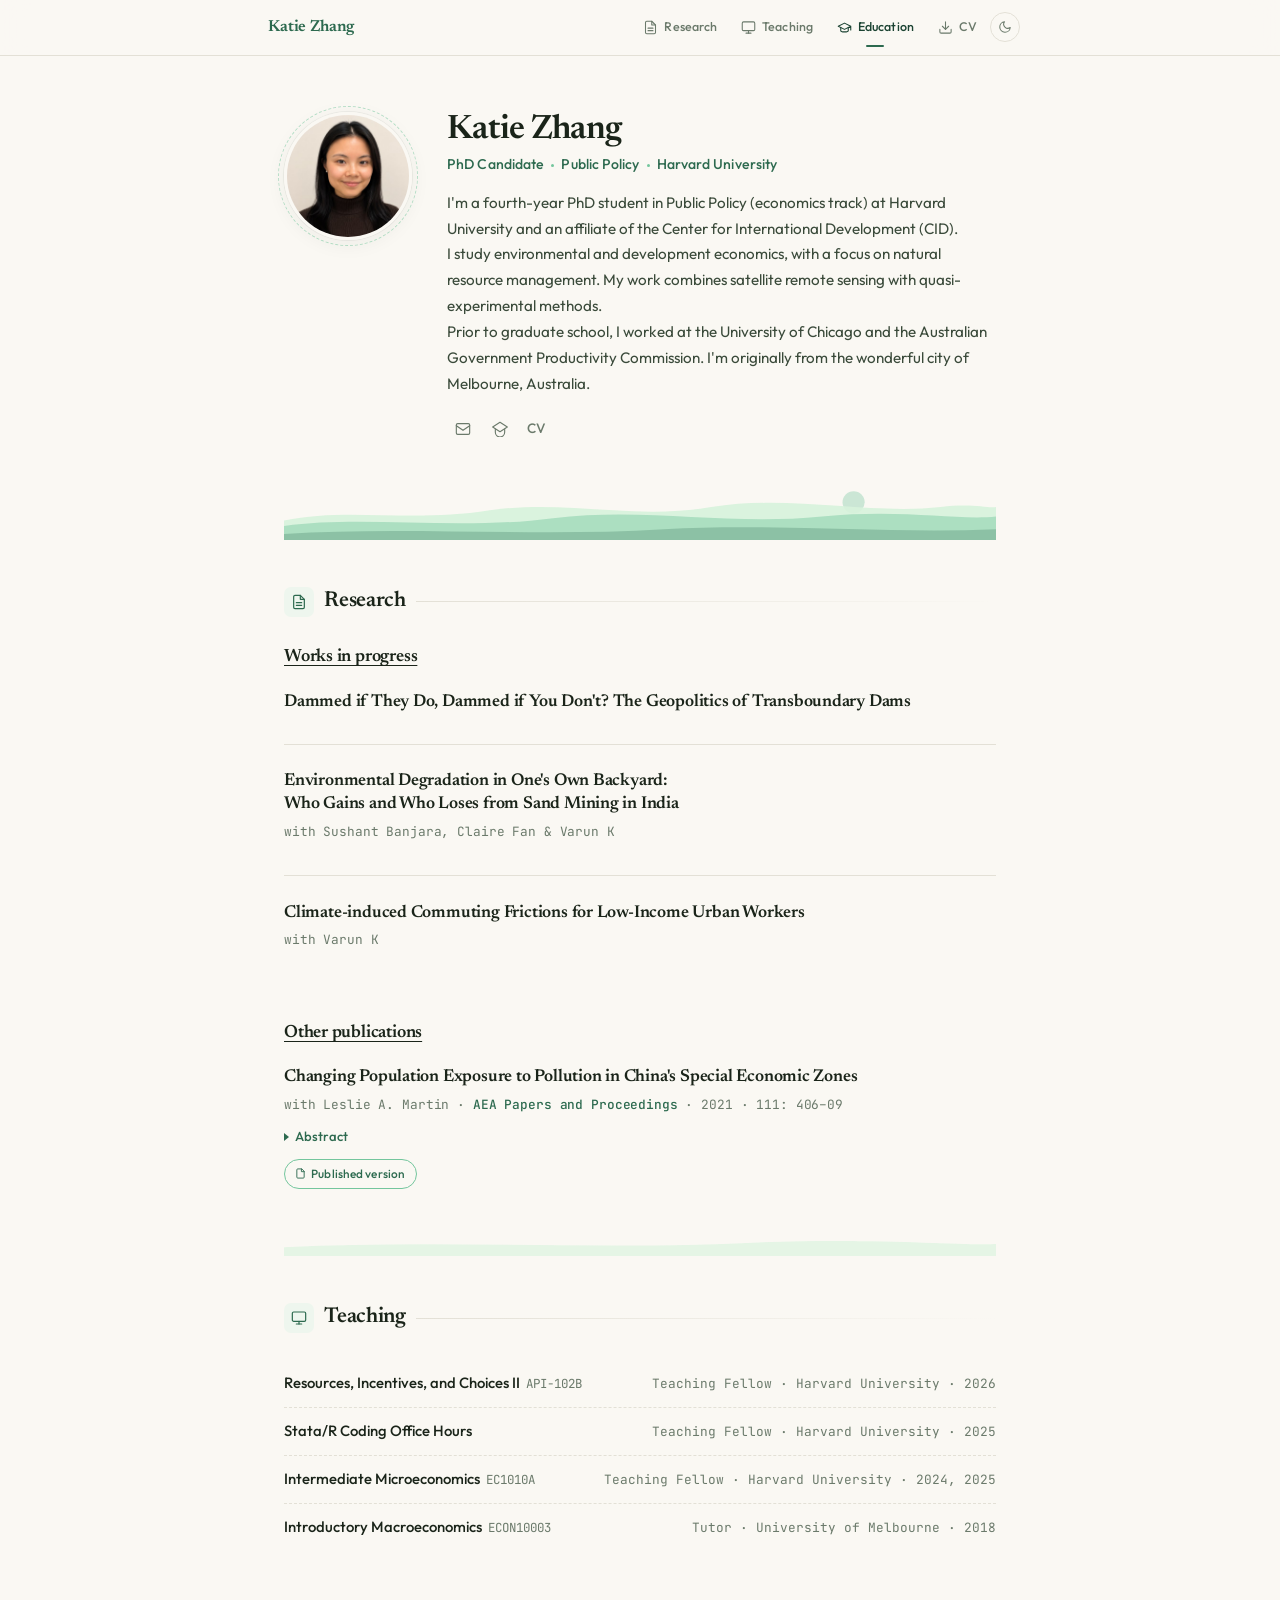
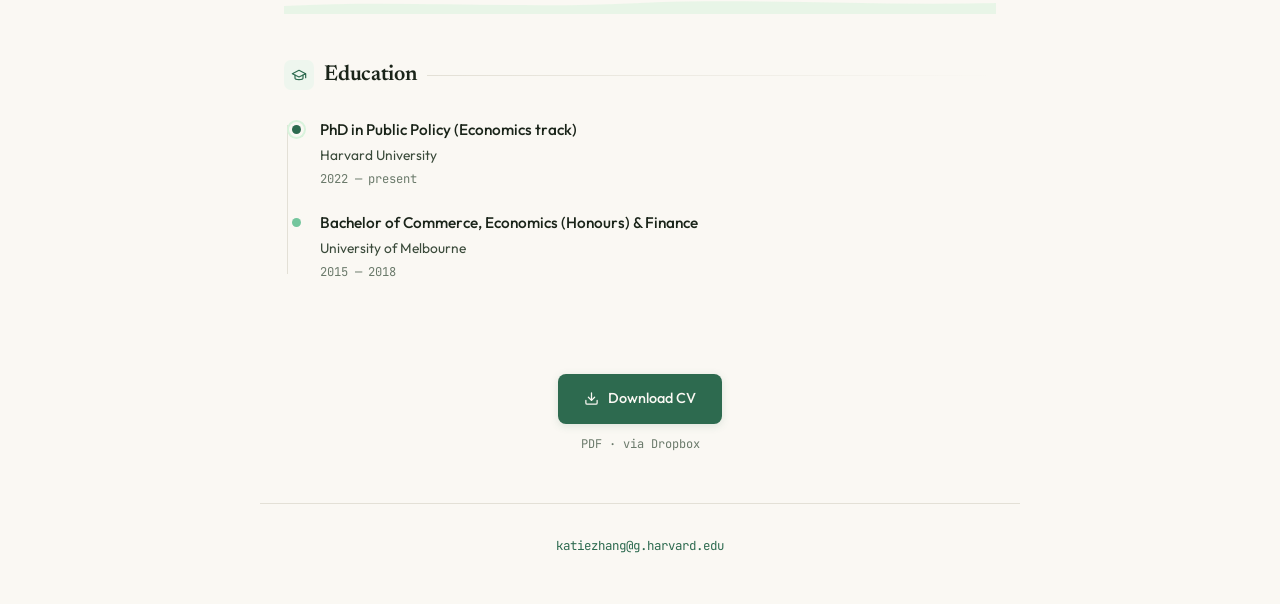
==== commit 2654eb8d: "Replace template content with real bio, research, teaching, and education Swaps out the placeholder " ====
--- a/index.html
+++ b/index.html
@@ -7,17 +7,17 @@
   <!-- ============================================================
        SEO & social meta — UPDATE these when you change your bio
        ============================================================ -->
-  <title>Katie Zhang — Environmental Economics</title>
-  <meta name="description" content="PhD candidate in Economics at [Your University], studying environmental regulation and firm behavior in developing countries.">
-  <meta property="og:title"       content="Katie Zhang — Environmental Economics">
-  <meta property="og:description" content="PhD candidate studying environmental regulation, satellite data, and quasi-experimental methods.">
-  <meta property="og:image"       content="https://katiezhang.org/img/og-image.jpg">
-  <meta property="og:url"         content="https://katiezhang.org">
+  <title>Katie Zhang</title>
+  <meta name="description" content="PhD candidate in Public Policy at Harvard University, studying environmental and development economics with a focus on natural resource management.">
+  <meta property="og:title"       content="Katie Zhang — Environmental &amp; Development Economics">
+  <meta property="og:description" content="PhD candidate in Public Policy at Harvard University, studying environmental and development economics with a focus on natural resource management.">
+  <meta property="og:image"       content="https://katiekzhang.github.io/img/headshot_2026-512.jpg">
+  <meta property="og:url"         content="https://katiekzhang.github.io">
   <meta property="og:type"        content="website">
-  <meta name="twitter:card"       content="summary_large_image">
+  <meta name="twitter:card"       content="summary">
 
   <!-- Favicon — a small SVG leaf monogram; replace with a real .ico if you prefer -->
-  <link rel="icon" href="data:image/svg+xml,<svg xmlns='http://www.w3.org/2000/svg' viewBox='0 0 100 100'><rect width='100' height='100' rx='20' fill='%232d6a4f'/><text y='.9em' x='50%' text-anchor='middle' font-size='62' font-family='Georgia,serif' fill='%23faf8f3'>K</text></svg>">
+  <link rel="icon" href="data:image/svg+xml,<svg xmlns='http://www.w3.org/2000/svg' viewBox='0 0 100 100'><rect width='100' height='100' rx='20' fill='%232d6a4f'/><text y='65' x='50%' text-anchor='middle' font-size='46' font-family='Georgia,serif' fill='%23faf8f3'>KZ</text></svg>">
 
   <!-- Google Fonts -->
   <link rel="preconnect" href="https://fonts.googleapis.com">
@@ -45,10 +45,12 @@
     <a href="#about" class="nav-monogram">Katie <em>Zhang</em></a>
 
     <div class="nav-links" id="navLinks">
+      <!-- JMP nav link — restore when the JMP section below is uncommented
       <a href="#jmp"       data-target="jmp">
         <svg viewBox="0 0 24 24" aria-hidden="true"><polygon points="12 2 15.09 8.26 22 9.27 17 14.14 18.18 21.02 12 17.77 5.82 21.02 7 14.14 2 9.27 8.91 8.26 12 2"/></svg>
         <span>JMP</span>
       </a>
+      -->
       <a href="#research"  data-target="research">
         <svg viewBox="0 0 24 24" aria-hidden="true"><path d="M14 2H6a2 2 0 00-2 2v16a2 2 0 002 2h12a2 2 0 002-2V8z"/><polyline points="14 2 14 8 20 8"/><line x1="16" y1="13" x2="8" y2="13"/><line x1="16" y1="17" x2="8" y2="17"/></svg>
         <span>Research</span>
@@ -84,7 +86,7 @@
       <div class="avatar-ring" aria-hidden="true"></div>
       <!-- UPDATE: replace img/headshot.jpg with your photo -->
       <img class="avatar"
-           src="img/headshot.jpg"
+           src="img/headshot_2026-512.jpg"
            alt="Katie Zhang"
            width="128" height="128"
            loading="eager">
@@ -94,36 +96,36 @@
       <h1>Katie Zhang</h1>
       <!-- UPDATE: your title, department, institution -->
       <div class="subtitle">
-        PhD Candidate<span class="dot"></span>Economics<span class="dot"></span>[Your University]
+        PhD Candidate<span class="dot"></span>Public Policy<span class="dot"></span>Harvard University
       </div>
       <!-- UPDATE: your bio. Wrap key phrases in <strong> for the highlight effect. -->
       <p class="bio">
-        I study how <strong>environmental regulation</strong> shapes firm behavior in developing
-        countries, using quasi-experimental methods and satellite data. My job market paper
-        examines pollution displacement across borders in South Asia.
+        I'm a fourth-year PhD student in Public Policy (economics track) at Harvard University and an affiliate of the Center for International Development (CID). I study environmental and development economics, with a focus on natural resource management. My work combines satellite remote sensing with quasi-experimental methods. <br>
+
+        Prior to graduate school, I worked at the University of Chicago and the Australian Government Productivity Commission. I'm originally from the wonderful city of Melbourne, Australia.<br>
       </p>
       <!-- UPDATE: social links. Remove any you don't use. -->
       <div class="social-row">
         <!-- Email: replace your@email.edu -->
-        <a href="mailto:your@email.edu" aria-label="Email">
+        <a href="mailto:katiezhang@g.harvard.edu" aria-label="Email">
           <svg viewBox="0 0 24 24"><rect x="2" y="4" width="20" height="16" rx="2"/><path d="M22 7l-10 7L2 7"/></svg>
         </a>
         <!-- Google Scholar: replace # with your profile URL -->
-        <a href="#" aria-label="Google Scholar">
+        <a href="https://scholar.google.com/citations?user=NiljZ8MAAAAJ" aria-label="Google Scholar">
           <svg viewBox="0 0 24 24"><path d="M12 2L1 9l11 7 11-7-11-7z"/><path d="M5 12.5V17a7 7 0 0014 0v-4.5"/></svg>
         </a>
-        <!-- GitHub: replace # with your profile URL -->
+        <!--
         <a href="#" aria-label="GitHub">
           <svg viewBox="0 0 24 24"><path d="M9 19c-5 1.5-5-2.5-7-3m14 6v-3.87a3.37 3.37 0 00-.94-2.61c3.14-.35 6.44-1.54 6.44-7A5.44 5.44 0 0020 4.77 5.07 5.07 0 0019.91 1S18.73.65 16 2.48a13.38 13.38 0 00-7 0C6.27.65 5.09 1 5.09 1A5.07 5.07 0 005 4.77a5.44 5.44 0 00-1.5 3.78c0 5.42 3.3 6.61 6.44 7A3.37 3.37 0 009 18.13V22"/></svg>
         </a>
-        <!-- ORCID: replace # with your ORCID URL -->
         <a href="#" aria-label="ORCID">
           <svg viewBox="0 0 24 24"><circle cx="12" cy="12" r="10"/><path d="M8 8v8M8 6.5v.01M11 9h3a3 3 0 010 6h-3V9z"/></svg>
         </a>
-        <!-- Twitter/X: replace # with your profile URL. Remove if unused. -->
         <a href="#" aria-label="Twitter / X">
           <svg viewBox="0 0 24 24"><path d="M4 4l7.5 10.5L4.5 20H7l5.5-5L17 20h3l-7.7-10.8L19.5 4H17l-5 4.7L8 4H4z" stroke-linejoin="round"/></svg>
         </a>
+        -->
+        <a href="https://www.dropbox.com/scl/fi/e25r15z0044bblpzxqmgk/Current_Academic_CV.pdf?rlkey=3w62bn7ym3i2re5qddepdqtk6&amp;dl=0" target="_blank" rel="noopener" aria-label="CV" class="cv-button">CV</a>
       </div>
     </div>
   </header>
@@ -131,7 +133,8 @@
   <!-- ============================================================
        NEWS — add/remove .news-item rows as needed
        ============================================================ -->
-  <!-- NEWS START -->
+  <!--
+  NEWS START
   <div class="news" aria-label="Recent news">
     <div class="news-inner">
       <div class="news-item">
@@ -148,7 +151,8 @@
       </div>
     </div>
   </div>
-  <!-- NEWS END -->
+  NEWS END
+  -->
 
   <!-- Divider — layered hills with sun (light mode) -->
   <div class="divider divider-day" aria-hidden="true">
@@ -177,7 +181,8 @@
   <!-- ============================================================
        JMP — update title, abstract, headline finding, and links
        ============================================================ -->
-  <!-- JMP START -->
+  <!--
+  JMP START
   <section id="jmp" class="jmp-section">
     <h2 class="section-title">
       <span class="icon-wrap">
@@ -187,18 +192,14 @@
     </h2>
 
     <article class="jmp-card">
-      <!-- UPDATE: change year if needed -->
       <div class="jmp-eyebrow"><span class="pulse" aria-hidden="true"></span> On the market · 2026</div>
 
-      <!-- UPDATE: paper title and link (replace # with PDF URL or SSRN) -->
       <h3 class="jmp-title">
         <a href="#">Pollution Without Borders: Regulatory Displacement in South Asian Manufacturing</a>
       </h3>
 
-      <!-- UPDATE: authorship and draft date -->
       <div class="jmp-meta">Sole-authored · Draft November 2025</div>
 
-      <!-- UPDATE: abstract -->
       <p class="jmp-abstract">
         When environmental standards tighten in one jurisdiction, polluting activity often relocates
         rather than disappears. Using a panel of 240 industrial districts across India and Bangladesh
@@ -207,7 +208,6 @@
         — systematically reorganize across the border in response to enforcement.
       </p>
 
-      <!-- UPDATE: headline finding. <span class="stat"> is the bold number. -->
       <div class="jmp-finding">
         <span class="label">Headline</span>
         <span>Tightening Indian standards causes a <span class="stat">+12.4%</span> increase in PM2.5
@@ -215,37 +215,26 @@
           improvement at the regional level.</span>
       </div>
 
-      <!-- UPDATE: replace # with actual URLs; remove links you don't have yet -->
       <div class="paper-links">
-        <a href="#">
-          <svg viewBox="0 0 24 24"><path d="M14 2H6a2 2 0 00-2 2v16a2 2 0 002 2h12a2 2 0 002-2V8z"/><polyline points="14 2 14 8 20 8"/></svg>
-          PDF
-        </a>
-        <a href="#">
-          <svg viewBox="0 0 24 24"><rect x="2" y="3" width="20" height="14" rx="2"/><line x1="8" y1="21" x2="16" y2="21"/></svg>
-          Slides
-        </a>
-        <a href="#">
-          <svg viewBox="0 0 24 24"><ellipse cx="12" cy="5" rx="9" ry="3"/><path d="M3 5v14c0 1.66 4 3 9 3s9-1.34 9-3V5"/></svg>
-          Data &amp; Code
-        </a>
-        <a href="#">
-          <svg viewBox="0 0 24 24"><circle cx="12" cy="12" r="10"/><polyline points="12 6 12 12 16 14"/></svg>
-          Pre-registration
-        </a>
+        <a href="#"><svg viewBox="0 0 24 24"><path d="M14 2H6a2 2 0 00-2 2v16a2 2 0 002 2h12a2 2 0 002-2V8z"/><polyline points="14 2 14 8 20 8"/></svg>PDF</a>
+        <a href="#"><svg viewBox="0 0 24 24"><rect x="2" y="3" width="20" height="14" rx="2"/><line x1="8" y1="21" x2="16" y2="21"/></svg>Slides</a>
+        <a href="#"><svg viewBox="0 0 24 24"><ellipse cx="12" cy="5" rx="9" ry="3"/><path d="M3 5v14c0 1.66 4 3 9 3s9-1.34 9-3V5"/></svg>Data &amp; Code</a>
+        <a href="#"><svg viewBox="0 0 24 24"><circle cx="12" cy="12" r="10"/><polyline points="12 6 12 12 16 14"/></svg>Pre-registration</a>
       </div>
     </article>
   </section>
-  <!-- JMP END -->
-
-  <!-- Divider — gentler hills (light mode) -->
+  JMP END
+  -->
+
+  <!--
+  Divider — gentler hills (light mode)
   <div class="divider divider-day" aria-hidden="true">
     <svg viewBox="0 0 900 40" preserveAspectRatio="none" xmlns="http://www.w3.org/2000/svg">
       <path class="hill-1" d="M0,25 C150,12 300,30 450,18 C600,8 750,24 900,16 L900,40 L0,40Z"  fill="#d8f3dc" opacity=".7"/>
       <path class="hill-2" d="M0,32 C200,22 400,34 600,24 C750,18 850,28 900,26 L900,40 L0,40Z" fill="#74c69d" opacity=".3"/>
     </svg>
   </div>
-  <!-- Divider — shan shui mid peaks (dark mode) -->
+  Divider — shan shui mid peaks (dark mode)
   <div class="divider divider-night" aria-hidden="true">
     <svg viewBox="0 0 900 40" preserveAspectRatio="none" xmlns="http://www.w3.org/2000/svg">
       <path class="peak-far" d="M0,30 L70,18 L140,28 L220,10 L300,24 L380,14 L470,26 L560,16 L640,28 L730,18 L820,26 L900,16 L900,40 L0,40Z"/>
@@ -253,12 +242,13 @@
       <rect class="mist" x="0" y="30" width="900" height="3"/>
     </svg>
   </div>
+  -->
 
   <!-- ============================================================
        RESEARCH — add papers following the .paper template below.
        To add a paper:
          1. Copy one <div class="paper">…</div> block
-         2. Paste it before <!-- PAPERS END -->
+         2. Paste it before the PAPERS END comment
          3. Update title, meta, abstract, and links
        ============================================================ -->
   <section id="research">
@@ -266,69 +256,78 @@
       <span class="icon-wrap">
         <svg viewBox="0 0 24 24" aria-hidden="true"><path d="M14 2H6a2 2 0 00-2 2v16a2 2 0 002 2h12a2 2 0 002-2V8z"/><polyline points="14 2 14 8 20 8"/><line x1="16" y1="13" x2="8" y2="13"/><line x1="16" y1="17" x2="8" y2="17"/></svg>
       </span>
-      Other Research
+      Research
     </h2>
 
     <!-- PAPERS START -->
 
-    <div class="paper">
-      <!-- UPDATE: paper title and link -->
-      <div class="paper-title">
-        <a href="#">Satellite Monitoring and Firm Compliance: Evidence from a Randomized Disclosure Policy</a>
-      </div>
-      <!-- UPDATE: coauthors, status, year.
-           Status options: "R&R, Journal", "Under Review", "Working Paper", "Work in progress" -->
-      <div class="paper-meta">with A. Kumar · <span class="status">R&amp;R, AEJ: Applied</span> · 2024</div>
-      <!-- UPDATE: abstract -->
-      <p class="paper-abstract">
-        We randomize whether firms are informed that their emissions are being tracked via satellite.
-        Treated firms reduce visible pollution by 18% but shift toward less detectable pollutants —
-        suggesting monitoring technologies create predictable evasion margins.
-      </p>
-      <!-- UPDATE: links. Remove links you don't have. -->
+    <!-- ── Works in progress ── -->
+    <h3 class="subsection-title">Works in progress</h3>
+
+    <!-- UPDATE: replace the placeholder titles below with real projects.
+         Full template for a paper with links and a collapsible abstract:
+
+    <div class="paper">
+      <div class="paper-title"><a href="#">Paper title</a></div>
+      <div class="paper-meta">with Coauthor One and Coauthor Two · Draft available upon request</div>
+      <details class="abstract">
+        <summary>Abstract</summary>
+        <p class="paper-abstract">Abstract text goes here.</p>
+      </details>
       <div class="paper-links">
-        <a href="#">
-          <svg viewBox="0 0 24 24"><path d="M14 2H6a2 2 0 00-2 2v16a2 2 0 002 2h12a2 2 0 002-2V8z"/><polyline points="14 2 14 8 20 8"/></svg>
-          PDF
-        </a>
         <a href="#">
           <svg viewBox="0 0 24 24"><circle cx="12" cy="12" r="10"/><polyline points="12 6 12 12 16 14"/></svg>
           Pre-registration
         </a>
       </div>
     </div>
+    -->
+
+    <div class="paper">
+      <div class="paper-title">Dammed if They Do, Dammed if You Don't? The Geopolitics of Transboundary Dams</div>
+    </div>
+
+    <div class="paper">
+      <div class="paper-title">Environmental Degradation in One's Own Backyard: Who Gains and Who Loses from Sand Mining in India</div>
+      <div class="paper-meta">with Sushant Banjara, Claire Fan &amp; Varun K</div>
+    </div>
+
+    <!--
+    <div class="paper">
+      <div class="paper-title">Environmental Effects of Critical Mineral Extraction</div>
+    </div>
+    -->
+
+    <div class="paper">
+      <div class="paper-title">Climate-induced Commuting Frictions for Low-Income Urban Workers</div>
+      <div class="paper-meta">with Varun K</div>
+    </div>
+
+    <!-- ── Other publications ── -->
+    <h3 class="subsection-title">Other publications</h3>
 
     <div class="paper">
       <div class="paper-title">
-        <a href="#">Groundwater Depletion and Agricultural Adaptation in the Indo-Gangetic Plain</a>
-      </div>
-      <div class="paper-meta">with B. Singh and C. Patel · Working Paper · 2023</div>
-      <p class="paper-abstract">
-        Combining GRACE satellite measurements with household panel data, we estimate the elasticity
-        of cropping decisions with respect to local water availability and find heterogeneous
-        adaptation by tenure status.
-      </p>
+        <a href="https://www.aeaweb.org/articles?id=10.1257/pandp.20211074">Changing Population Exposure to Pollution in China's Special Economic Zones</a>
+      </div>
+      <div class="paper-meta">with Leslie A. Martin · <span class="status">AEA Papers and Proceedings</span> · 2021 · 111: 406–09</div>
+      <details class="abstract">
+        <summary>Abstract</summary>
+        <p class="paper-abstract">
+          Martin and Zhang (2020) show that the increase in manufacturing output in China's special
+          economic zones significantly increased air pollution. In this complementary paper, we
+          document that widespread migration into these industrial clusters between 2000 and 2010
+          did little to change overall population exposure to pollution. We show using satellite
+          air pollution data that there is much heterogeneity across zones and that most population
+          growth occurred in relatively cleaner zones, supporting recent literature that documents
+          local willingness to make location decisions based on environmental quality
+          (Chen et al. 2019, Khanna et al. 2020).
+        </p>
+      </details>
       <div class="paper-links">
-        <a href="#">
+        <a href="https://www.aeaweb.org/articles?id=10.1257/pandp.20211074">
           <svg viewBox="0 0 24 24"><path d="M14 2H6a2 2 0 00-2 2v16a2 2 0 002 2h12a2 2 0 002-2V8z"/><polyline points="14 2 14 8 20 8"/></svg>
-          PDF
-        </a>
-      </div>
-    </div>
-
-    <div class="paper">
-      <div class="paper-title">
-        <a href="#">The Distributional Costs of Carbon Border Adjustments</a>
-      </div>
-      <div class="paper-meta">Work in progress · 2025</div>
-      <p class="paper-abstract">
-        A structural model of trade and emissions to evaluate the welfare incidence of CBAM-style
-        policies on low-income exporters.
-      </p>
-      <div class="paper-links">
-        <a href="#">
-          <svg viewBox="0 0 24 24"><rect x="2" y="3" width="20" height="14" rx="2"/><line x1="8" y1="21" x2="16" y2="21"/></svg>
-          Slides
+          Published version
         </a>
       </div>
     </div>
@@ -363,16 +362,20 @@
 
     <!-- TEACHING START -->
     <div class="course">
-      <span class="course-name">Environmental Economics<span class="code">Econ 1661</span></span>
-      <span class="course-role">Teaching Fellow · Spring 2025</span>
+      <span class="course-name">Resources, Incentives, and Choices II<span class="code">API-102B</span></span>
+      <span class="course-role">Teaching Fellow · Harvard University · 2026</span>
     </div>
     <div class="course">
-      <span class="course-name">Econometrics<span class="code">Econ 1126</span></span>
-      <span class="course-role">Teaching Fellow · Fall 2024</span>
+      <span class="course-name">Stata/R Coding Office Hours</span>
+      <span class="course-role">Teaching Fellow · Harvard University · 2025</span>
     </div>
     <div class="course">
-      <span class="course-name">Principles of Economics<span class="code">Ec 10</span></span>
-      <span class="course-role">Teaching Fellow · 2023 – 2024</span>
+      <span class="course-name">Intermediate Microeconomics<span class="code">EC1010A</span></span>
+      <span class="course-role">Teaching Fellow · Harvard University · 2024, 2025</span>
+    </div>
+    <div class="course">
+      <span class="course-name">Introductory Macroeconomics<span class="code">ECON10003</span></span>
+      <span class="course-role">Tutor · University of Melbourne · 2018</span>
     </div>
     <!-- TEACHING END -->
   </section>
@@ -408,27 +411,18 @@
       <div class="timeline-item">
         <div class="timeline-dot" aria-hidden="true"></div>
         <div class="timeline-content">
-          <h4>PhD in Economics</h4>
-          <div class="where">[Your University] · Advisors: [Advisor 1], [Advisor 2]</div>
-          <div class="when">2021 — present</div>
+          <h4>PhD in Public Policy (Economics track)</h4>
+          <div class="where">Harvard University</div>
+          <div class="when">2022 — present</div>
         </div>
       </div>
 
       <div class="timeline-item">
         <div class="timeline-dot" aria-hidden="true"></div>
         <div class="timeline-content">
-          <h4>MPhil in Economics</h4>
-          <div class="where">University of Oxford · Distinction</div>
-          <div class="when">2019 — 2021</div>
-        </div>
-      </div>
-
-      <div class="timeline-item">
-        <div class="timeline-dot" aria-hidden="true"></div>
-        <div class="timeline-content">
-          <h4>BA in Economics &amp; Mathematics</h4>
-          <div class="where">Swarthmore College · High Honors</div>
-          <div class="when">2015 — 2019</div>
+          <h4>Bachelor of Commerce, Economics (Honours) &amp; Finance</h4>
+          <div class="where">University of Melbourne</div>
+          <div class="when">2015 — 2018</div>
         </div>
       </div>
     </div>
@@ -440,13 +434,12 @@
        ============================================================ -->
   <!-- CV START -->
   <section id="cv" class="cv-section">
-    <!-- UPDATE: replace files/cv.pdf with your actual CV file path -->
-    <a href="files/cv.pdf" class="cv-button" download>
+    <!-- Dropbox link — dl=1 triggers a direct download; the hero CV button uses dl=0 (preview) -->
+    <a href="https://www.dropbox.com/scl/fi/e25r15z0044bblpzxqmgk/Current_Academic_CV.pdf?rlkey=3w62bn7ym3i2re5qddepdqtk6&amp;dl=1" class="cv-button">
       <svg viewBox="0 0 24 24" aria-hidden="true"><path d="M21 15v4a2 2 0 01-2 2H5a2 2 0 01-2-2v-4"/><polyline points="7 10 12 15 17 10"/><line x1="12" y1="15" x2="12" y2="3"/></svg>
       Download CV
     </a>
-    <!-- UPDATE: update date when you upload a new CV -->
-    <div class="cv-meta">PDF · Updated November 2025</div>
+    <div class="cv-meta">PDF · via Dropbox</div>
   </section>
   <!-- CV END -->
 
@@ -456,10 +449,7 @@
      FOOTER — update email and address
      ============================================================ -->
 <footer>
-  <!-- UPDATE: replace your@email.edu -->
-  <div><a href="mailto:your@email.edu">your@email.edu</a></div>
-  <!-- UPDATE: your office address, or remove this line -->
-  <div class="footer-meta">[Building] · [Address] · [City, State ZIP]</div>
+  <div><a href="mailto:katiezhang@g.harvard.edu">katiezhang@g.harvard.edu</a></div>
 </footer>
 
 <!-- Main script — loaded at end of body so DOM is ready -->
--- a/css/style.css
+++ b/css/style.css
@@ -30,9 +30,9 @@
 }
 
 html[data-theme="dark"] {
-  /* Night theme — Zhang Daqian, Panorama of Mount Lu (1981–83) */
-  --paper:       #1a3a4a;   /* deep azurite */
-  --paper-tint:  #16323f;
+  /* Night theme — warm charcoal with jade & gold accents */
+  --paper:       #1e1d1b;   /* dark charcoal */
+  --paper-tint:  #181715;
   --ink:         #e0d8c0;   /* mist cream */
   --ink-soft:    #cdc4a8;
   --muted:       #8a9a90;   /* fog grey-green */
@@ -79,9 +79,20 @@
 }
 html[data-theme="dark"] .timeline-dot { box-shadow: 0 0 0 3px var(--paper); }
 
-/* CV button */
+/* CV button (bottom, standalone) */
 html[data-theme="dark"] .cv-button       { background: var(--moss); color: #0d1410; box-shadow: 0 2px 10px rgba(0,0,0,.3); }
 html[data-theme="dark"] .cv-button:hover { background: var(--moss-deep); }
+
+/* CV button (hero social row) — stays icon-style, no fill, to match the other icons */
+html[data-theme="dark"] .social-row .cv-button {
+  background: none;
+  color: var(--muted);
+  box-shadow: none;
+}
+html[data-theme="dark"] .social-row .cv-button:hover {
+  background: var(--moss-paper);
+  color: var(--moss-mid);
+}
 
 /* Paper pill links */
 html[data-theme="dark"] .paper-links a:hover { color: var(--paper); }
@@ -89,7 +100,7 @@
 /* Divider day-shape colours when rendered in dark */
 html[data-theme="dark"] .divider svg .hill-1 { fill: #2a6a5a; opacity: .55; }
 html[data-theme="dark"] .divider svg .hill-2 { fill: #1f4a44; opacity: .70; }
-html[data-theme="dark"] .divider svg .hill-3 { fill: #16323f; opacity: .90; }
+html[data-theme="dark"] .divider svg .hill-3 { fill: #181715; opacity: .90; }
 html[data-theme="dark"] .divider svg .sun    { fill: #c8b878; opacity: .55; }
 
 /* ── Base reset ── */
@@ -147,12 +158,12 @@
   font-weight: 600;
   font-size: 1rem;
   letter-spacing: -.01em;
-  color: var(--ink);
+  color: var(--moss);
   text-decoration: none;
   padding: .4rem .5rem;
   flex-shrink: 0;
 }
-.nav-monogram em { color: var(--moss); font-style: normal; }
+.nav-monogram em { font-style: normal; }
 
 .nav-links {
   display: flex;
@@ -301,6 +312,20 @@
   text-decoration: none;
 }
 .social-row a:hover { color: var(--moss); background: var(--moss-paper); }
+.social-row .cv-button {
+  background: none;
+  box-shadow: none;
+  padding: 0;
+  font-size: .85rem;
+  font-weight: 500;
+  color: var(--muted);
+  border-radius: 6px;
+  width: auto;
+  height: 32px;
+  padding: 0 6px;
+  letter-spacing: normal;
+}
+.social-row .cv-button:hover { background: var(--moss-paper); color: var(--moss); transform: none; box-shadow: none; }
 .social-row svg {
   width: 16px; height: 16px;
   stroke: currentColor; stroke-width: 1.7;
@@ -355,7 +380,7 @@
 /* Shan shui mountain dividers — night mode only */
 .divider-night svg .peak-far  { fill: #3a8a6a; opacity: .22; }
 .divider-night svg .peak-mid  { fill: #2a6a5a; opacity: .50; }
-.divider-night svg .peak-near { fill: #1a3a4a; opacity: .95; }
+.divider-night svg .peak-near { fill: #1e1d1b; opacity: .95; }
 .divider-night svg .moon      { fill: #c8b878; opacity: .70; }
 .divider-night svg .moon-glow { fill: #c8b878; opacity: .15; }
 .divider-night svg .mist      { fill: #e0d8c0; opacity: .06; }
@@ -586,6 +611,49 @@
   stroke: currentColor; stroke-width: 2;
   fill: none; stroke-linecap: round; stroke-linejoin: round;
 }
+
+/* ── Research sub-headings (Works in progress / Other publications) ── */
+.subsection-title {
+  font-family: 'Newsreader', serif;
+  font-weight: 600;
+  font-size: 1.12rem;
+  letter-spacing: -.012em;
+  color: var(--ink);
+  margin: 2.2rem 0 1.1rem;
+  text-decoration: underline;
+  text-decoration-thickness: 1px;
+  text-underline-offset: .25em;
+}
+.section-title + .subsection-title { margin-top: 0; }
+/* The paper just before a sub-heading doesn't need its divider rule */
+.paper:has(+ .subsection-title) { border-bottom: none; }
+
+/* ── Collapsible abstract (click "Abstract" to expand) ── */
+.paper details.abstract summary {
+  cursor: pointer;
+  display: inline-flex;
+  align-items: center;
+  gap: .4rem;
+  font-size: .82rem;
+  font-weight: 500;
+  color: var(--moss);
+  list-style: none;
+  user-select: none;
+  transition: color .2s;
+}
+.paper details.abstract summary::-webkit-details-marker { display: none; }
+.paper details.abstract summary::before {
+  content: '';
+  width: 0; height: 0;
+  border-top: 4px solid transparent;
+  border-bottom: 4px solid transparent;
+  border-left: 5px solid currentColor;
+  transition: transform .2s ease;
+}
+.paper details.abstract[open] summary::before { transform: rotate(90deg); }
+.paper details.abstract summary:hover { color: var(--moss-deep); }
+html[data-theme="dark"] .paper details.abstract summary:hover { color: var(--moss-mid); }
+.paper details.abstract .paper-abstract { margin-top: .4rem; }
 
 /* ── Teaching ── */
 .course {
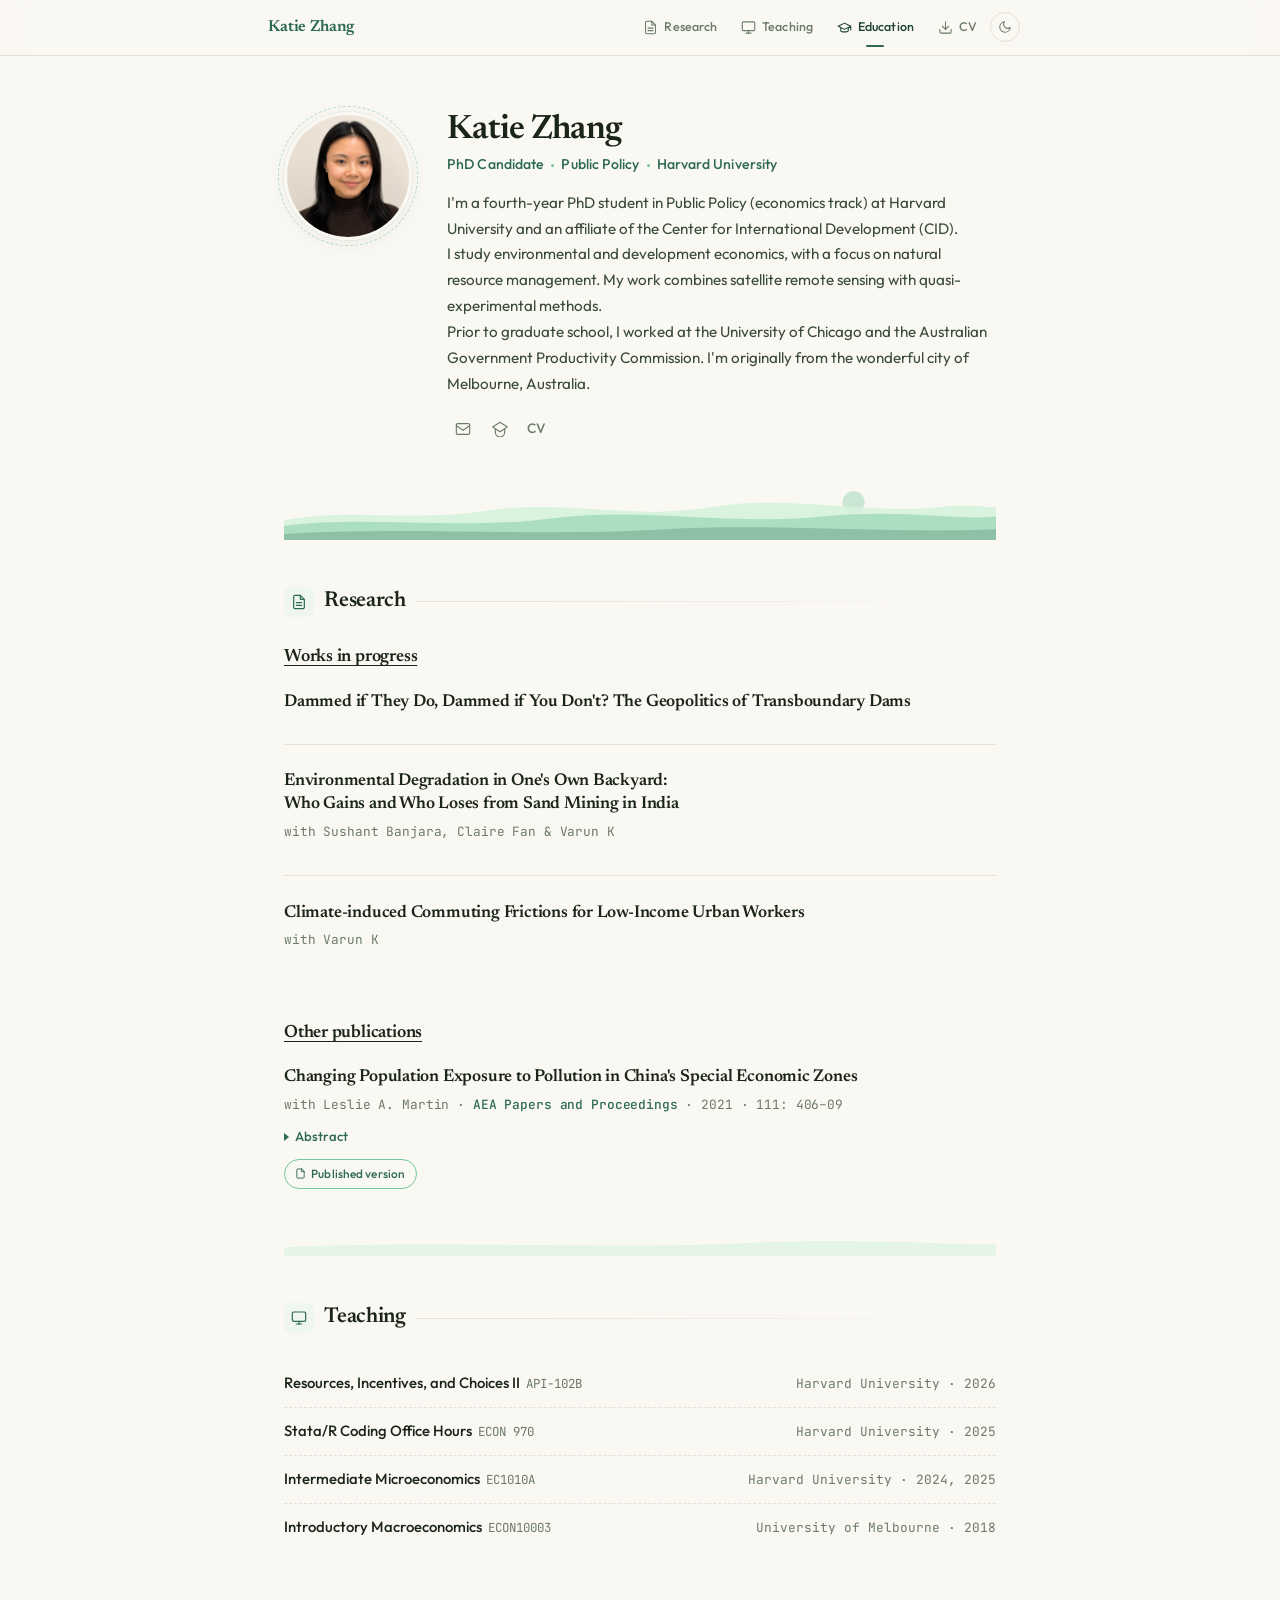
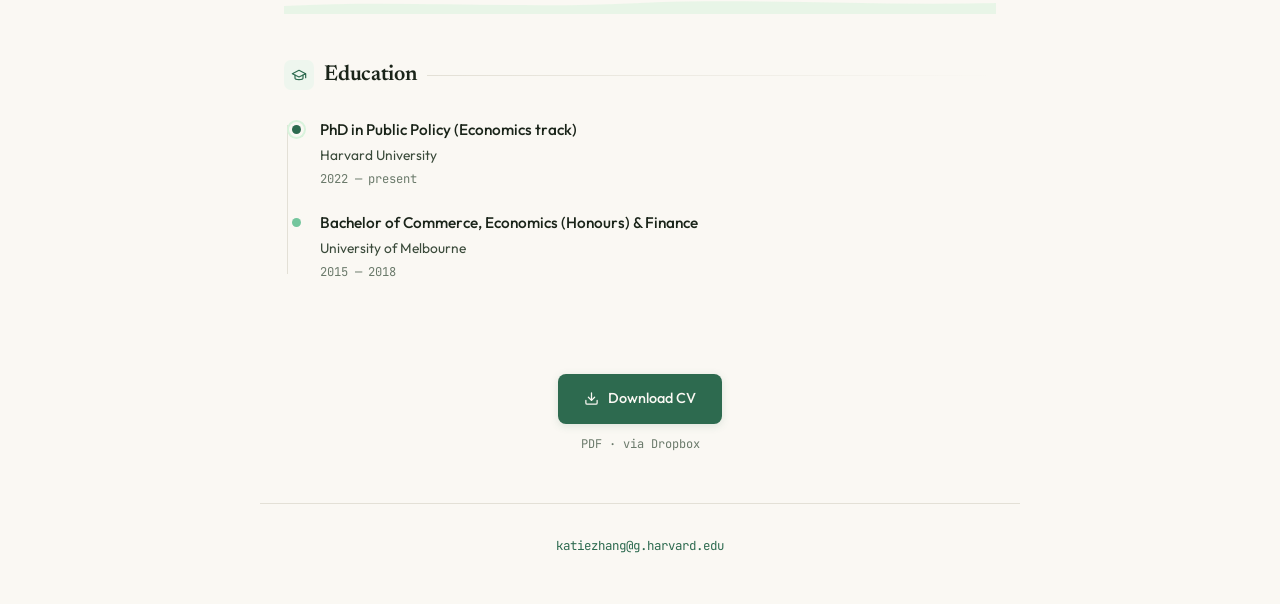
==== commit a7612b4b: "Fix new-moon rendering bug and clean up teaching entries The new-moon phase hit a degenerate SVG arc" ====
--- a/index.html
+++ b/index.html
@@ -167,6 +167,7 @@
   <div class="divider divider-night" aria-hidden="true">
     <svg viewBox="0 0 900 80" preserveAspectRatio="none" xmlns="http://www.w3.org/2000/svg">
       <circle class="moon-glow" cx="710" cy="22" r="22"/>
+      <circle class="moon-ring" cx="710" cy="22" r="9"/>
       <path id="moonShape" class="moon" d="M 710 13 A 9 9 0 1 0 710 31 A 7 9 0 1 1 710 13 Z">
         <title>Moon phase</title>
       </path>
@@ -363,19 +364,19 @@
     <!-- TEACHING START -->
     <div class="course">
       <span class="course-name">Resources, Incentives, and Choices II<span class="code">API-102B</span></span>
-      <span class="course-role">Teaching Fellow · Harvard University · 2026</span>
+      <span class="course-role">Harvard University · 2026</span>
     </div>
     <div class="course">
-      <span class="course-name">Stata/R Coding Office Hours</span>
-      <span class="course-role">Teaching Fellow · Harvard University · 2025</span>
+      <span class="course-name">Stata/R Coding Office Hours<span class="code">ECON 970</span></span>
+      <span class="course-role">Harvard University · 2025</span>
     </div>
     <div class="course">
       <span class="course-name">Intermediate Microeconomics<span class="code">EC1010A</span></span>
-      <span class="course-role">Teaching Fellow · Harvard University · 2024, 2025</span>
+      <span class="course-role">Harvard University · 2024, 2025</span>
     </div>
     <div class="course">
       <span class="course-name">Introductory Macroeconomics<span class="code">ECON10003</span></span>
-      <span class="course-role">Tutor · University of Melbourne · 2018</span>
+      <span class="course-role">University of Melbourne · 2018</span>
     </div>
     <!-- TEACHING END -->
   </section>
--- a/css/style.css
+++ b/css/style.css
@@ -383,6 +383,7 @@
 .divider-night svg .peak-near { fill: #1e1d1b; opacity: .95; }
 .divider-night svg .moon      { fill: #c8b878; opacity: .70; }
 .divider-night svg .moon-glow { fill: #c8b878; opacity: .15; }
+.divider-night svg .moon-ring { fill: none; stroke: #c8b878; stroke-width: .6; opacity: .3; }
 .divider-night svg .mist      { fill: #e0d8c0; opacity: .06; }
 
 /* ── Sections ── */
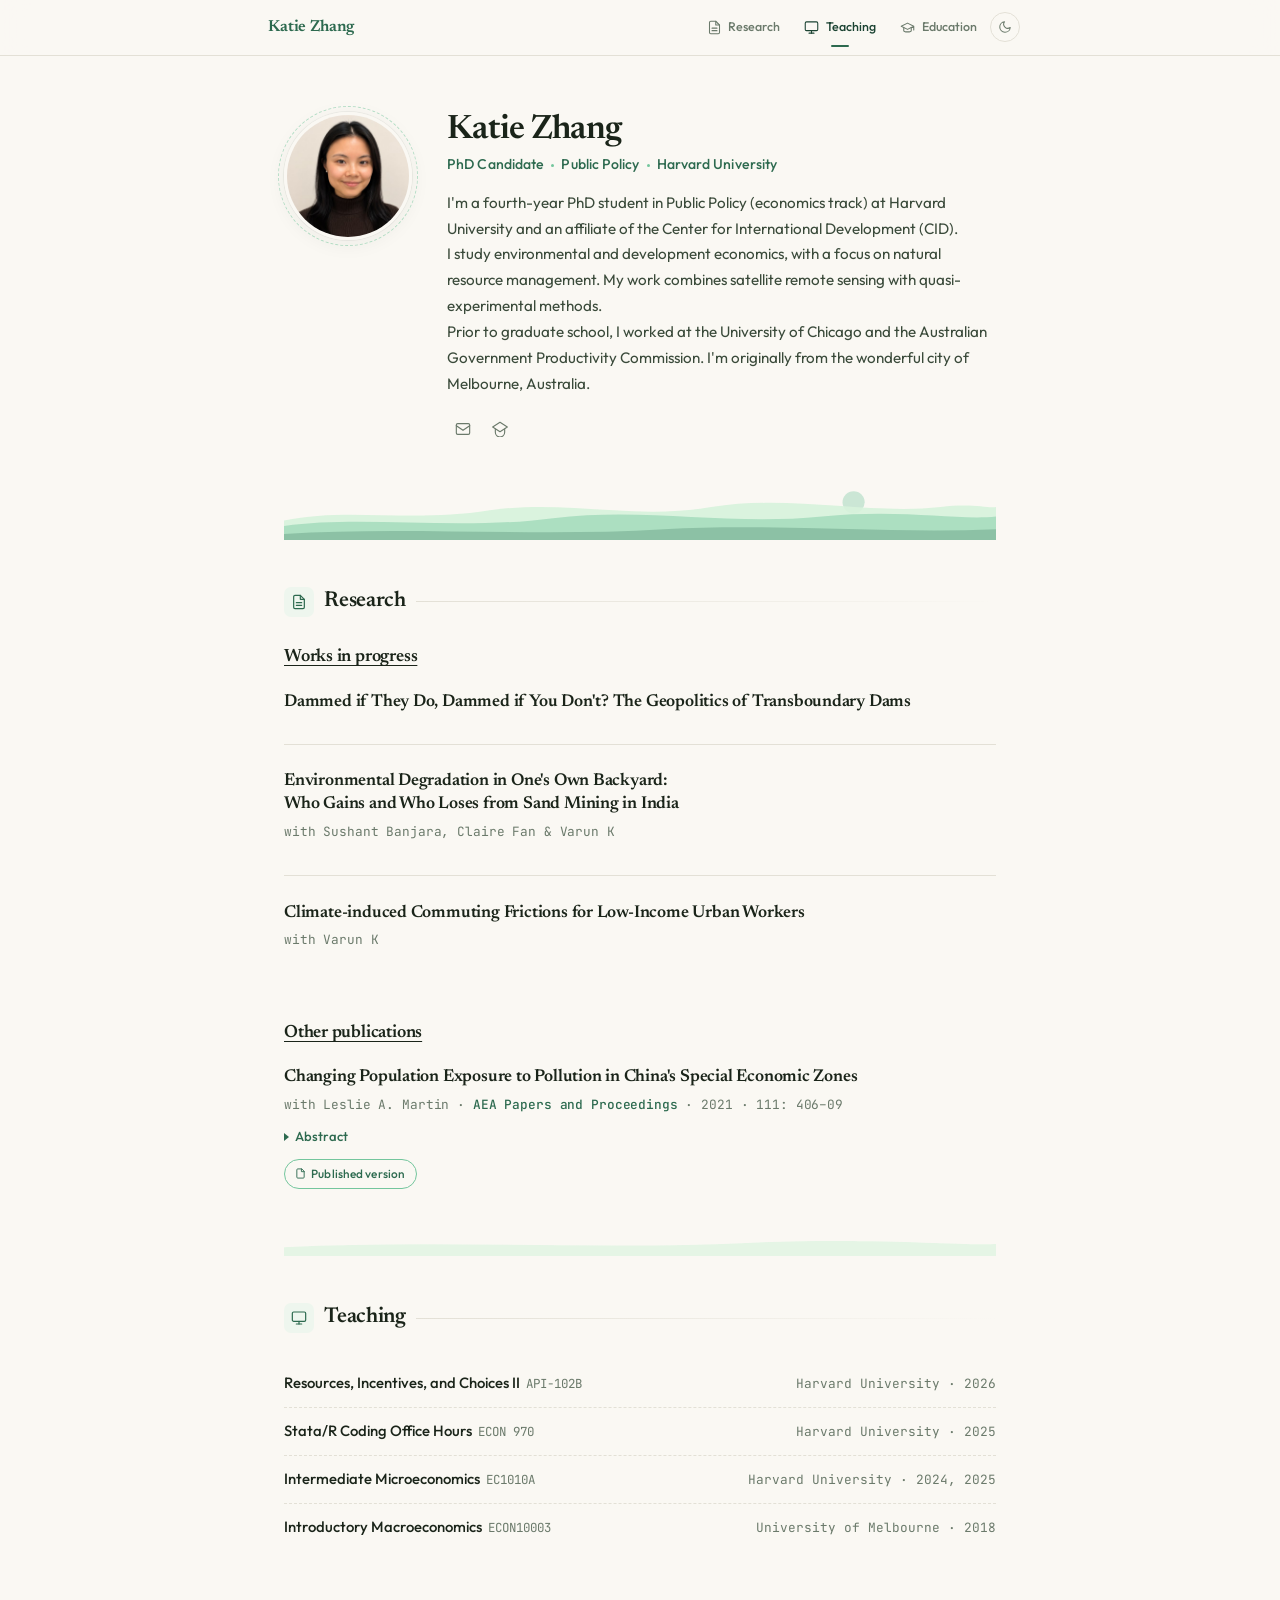
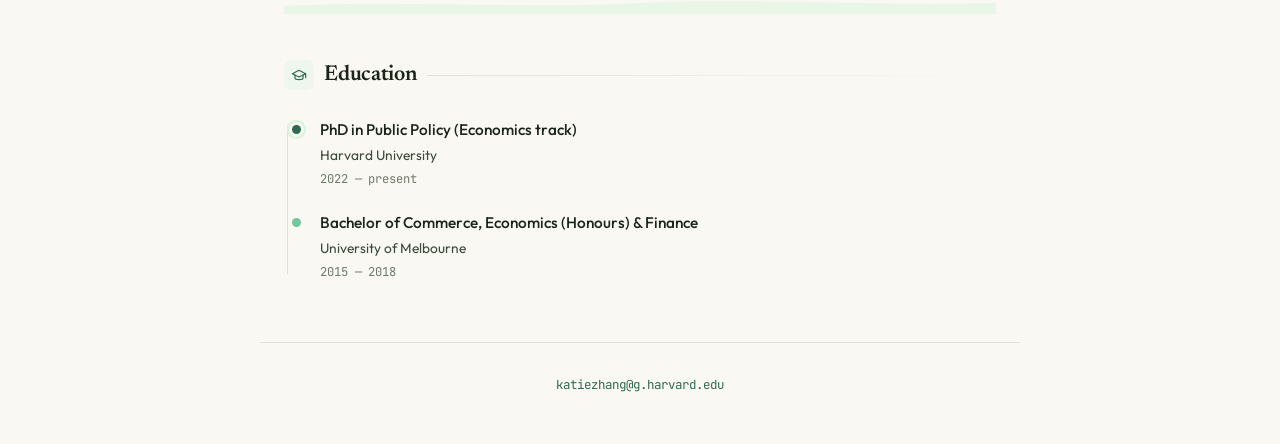
==== commit 8107d314: "Comment out CV nav link, hero button, and CV section CV is being revised; hiding the links in the me" ====
--- a/index.html
+++ b/index.html
@@ -63,10 +63,12 @@
         <svg viewBox="0 0 24 24" aria-hidden="true"><path d="M22 10v6M2 10l10-5 10 5-10 5z"/><path d="M6 12v5c0 1.1 2.7 2 6 2s6-.9 6-2v-5"/></svg>
         <span>Education</span>
       </a>
+      <!-- CV nav link — disabled while the CV is being updated; uncomment to restore
       <a href="#cv"        data-target="cv">
         <svg viewBox="0 0 24 24" aria-hidden="true"><path d="M21 15v4a2 2 0 01-2 2H5a2 2 0 01-2-2v-4"/><polyline points="7 10 12 15 17 10"/><line x1="12" y1="15" x2="12" y2="3"/></svg>
         <span>CV</span>
       </a>
+      -->
       <button class="theme-toggle" id="themeToggle" aria-label="Toggle light/dark theme">
         <svg class="icon-moon" viewBox="0 0 24 24" aria-hidden="true"><path d="M21 12.79A9 9 0 1111.21 3 7 7 0 0021 12.79z"/></svg>
         <svg class="icon-sun"  viewBox="0 0 24 24" aria-hidden="true"><circle cx="12" cy="12" r="4"/><path d="M12 2v2M12 20v2M4.93 4.93l1.41 1.41M17.66 17.66l1.41 1.41M2 12h2M20 12h2M4.93 19.07l1.41-1.41M17.66 6.34l1.41-1.41"/></svg>
@@ -125,7 +127,9 @@
           <svg viewBox="0 0 24 24"><path d="M4 4l7.5 10.5L4.5 20H7l5.5-5L17 20h3l-7.7-10.8L19.5 4H17l-5 4.7L8 4H4z" stroke-linejoin="round"/></svg>
         </a>
         -->
+        <!-- CV link — disabled while the CV is being updated; uncomment to restore
         <a href="https://www.dropbox.com/scl/fi/e25r15z0044bblpzxqmgk/Current_Academic_CV.pdf?rlkey=3w62bn7ym3i2re5qddepdqtk6&amp;dl=0" target="_blank" rel="noopener" aria-label="CV" class="cv-button">CV</a>
+        -->
       </div>
     </div>
   </header>
@@ -433,16 +437,16 @@
   <!-- ============================================================
        CV — update the file path and date
        ============================================================ -->
-  <!-- CV START -->
+  <!-- CV section — disabled while the CV is being updated; uncomment to restore.
+       Dropbox link: dl=1 triggers a direct download; the hero CV button uses dl=0 (preview)
   <section id="cv" class="cv-section">
-    <!-- Dropbox link — dl=1 triggers a direct download; the hero CV button uses dl=0 (preview) -->
     <a href="https://www.dropbox.com/scl/fi/e25r15z0044bblpzxqmgk/Current_Academic_CV.pdf?rlkey=3w62bn7ym3i2re5qddepdqtk6&amp;dl=1" class="cv-button">
       <svg viewBox="0 0 24 24" aria-hidden="true"><path d="M21 15v4a2 2 0 01-2 2H5a2 2 0 01-2-2v-4"/><polyline points="7 10 12 15 17 10"/><line x1="12" y1="15" x2="12" y2="3"/></svg>
       Download CV
     </a>
     <div class="cv-meta">PDF · via Dropbox</div>
   </section>
-  <!-- CV END -->
+  -->
 
 </main>
 
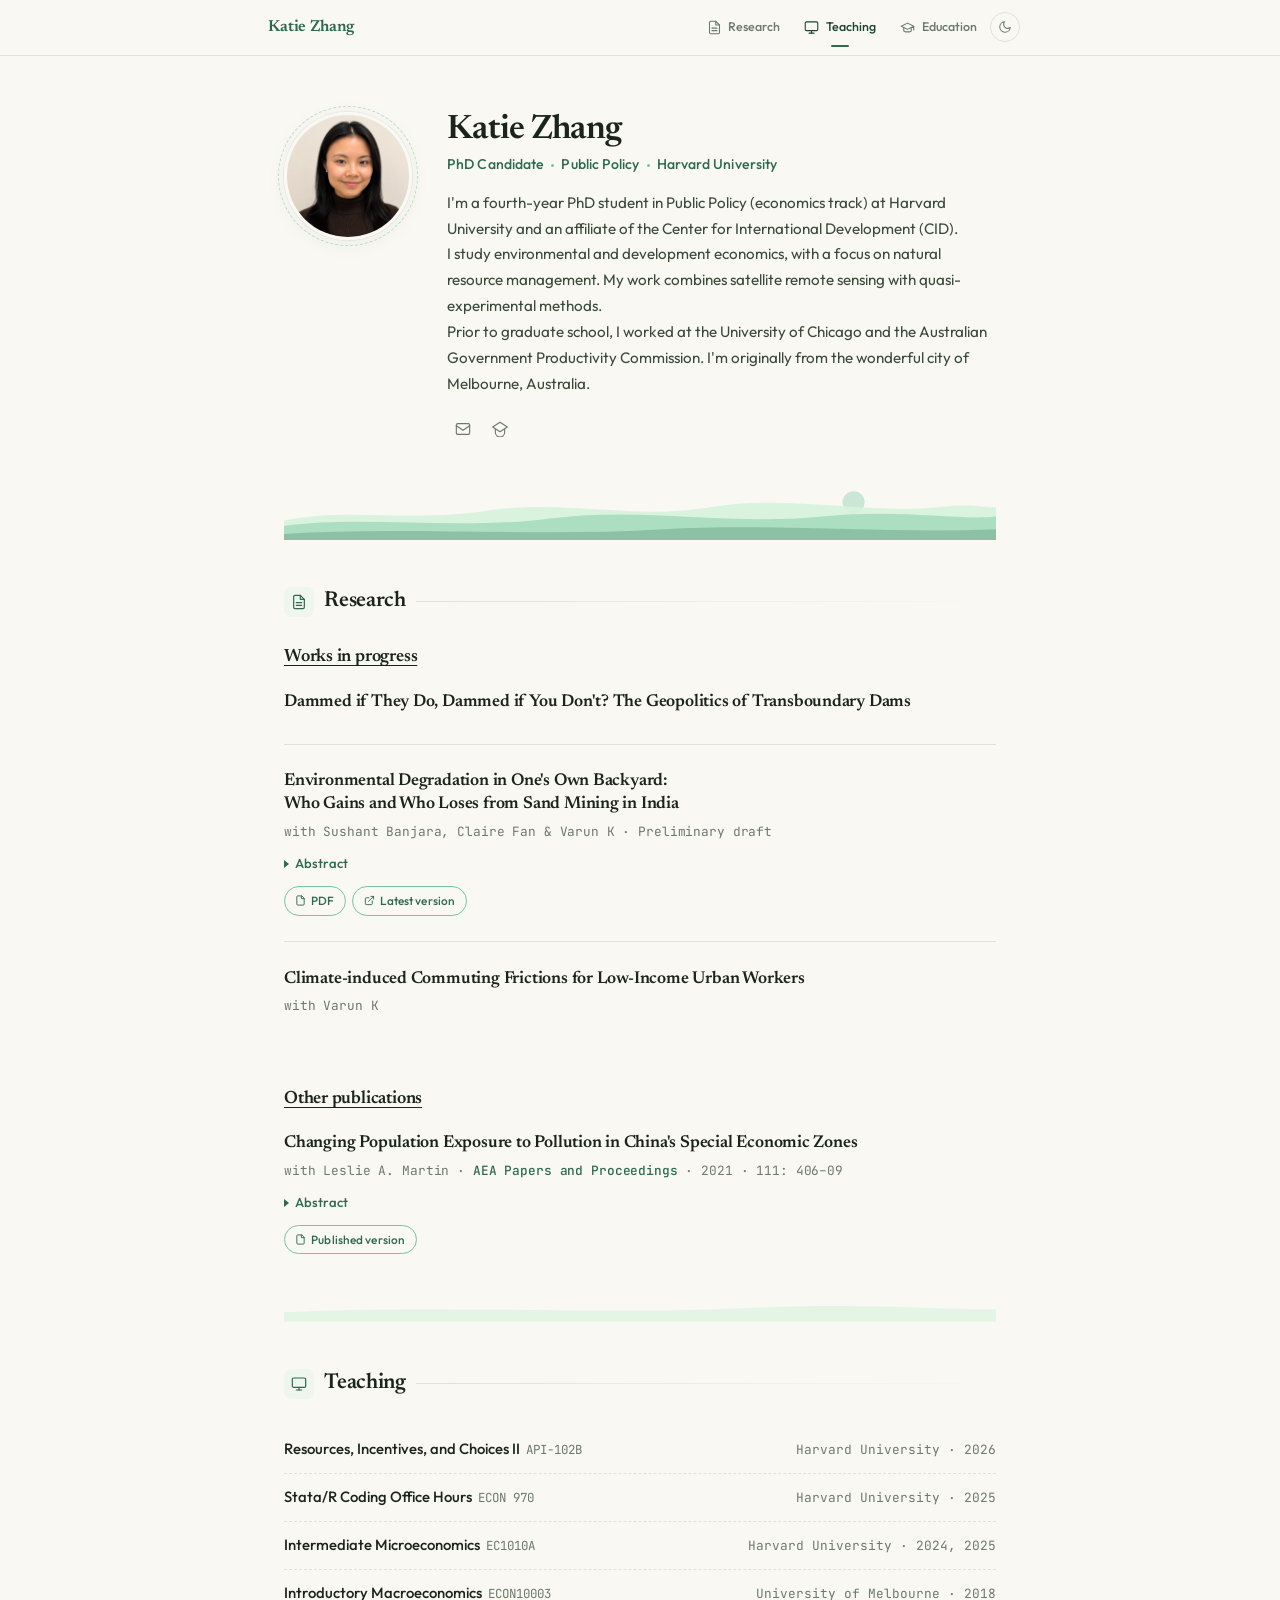
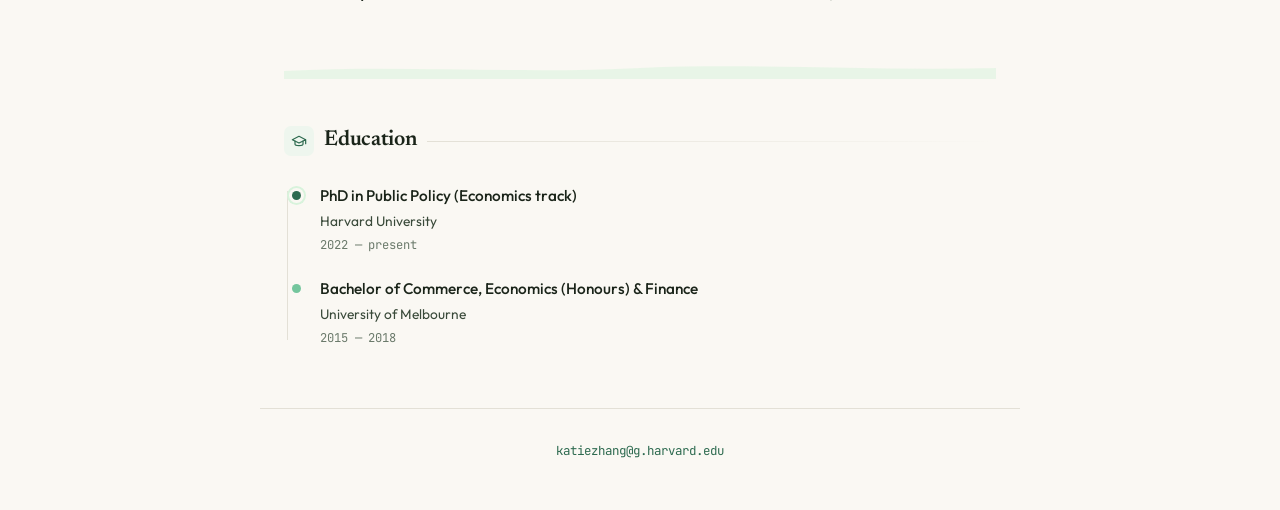
==== commit f7b42897: "Add sand mining paper abstract and self-hosted PDF Co-Authored-By: Claude Sonnet 5 <noreply@anthropi" ====
--- a/index.html
+++ b/index.html
@@ -3,6 +3,16 @@
 <head>
   <meta charset="UTF-8">
   <meta name="viewport" content="width=device-width, initial-scale=1.0">
+
+  <!-- Google tag (gtag.js) -->
+  <script async src="https://www.googletagmanager.com/gtag/js?id=G-W88DLQDJYJ"></script>
+  <script>
+    window.dataLayer = window.dataLayer || [];
+    function gtag(){dataLayer.push(arguments);}
+    gtag('js', new Date());
+
+    gtag('config', 'G-W88DLQDJYJ');
+  </script>
 
   <!-- ============================================================
        SEO & social meta — UPDATE these when you change your bio
@@ -294,7 +304,42 @@
 
     <div class="paper">
       <div class="paper-title">Environmental Degradation in One's Own Backyard: Who Gains and Who Loses from Sand Mining in India</div>
-      <div class="paper-meta">with Sushant Banjara, Claire Fan &amp; Varun K</div>
+      <div class="paper-meta">with Sushant Banjara, Claire Fan &amp; Varun K · Preliminary draft</div>
+      <details class="abstract">
+        <summary>Abstract</summary>
+        <p class="paper-abstract">
+          Why does environmentally damaging extraction persist despite imposing substantial costs
+          on nearby communities? We examine this question through a study of sand mining in India,
+          analyzing its environmental and economic consequences, the distribution of gains and losses,
+          and the role of political influence in sustaining extraction. Comparing changes near mines
+          after extraction begins with those at other locations suitable for mining, we find substantial
+          environmental damage alongside local economic expansion. Near mines, the share of land
+          inundated during the monsoon increases by 25%, and satellite-measured vegetation declines
+          by 2.8%, while nighttime light intensity rises by 12%. Asset gains are concentrated among
+          politically dominant groups&mdash;Upper-caste and Other Backward Class households&mdash;with no
+          corresponding increase among less dominant groups. A survey of more than 8,000 households
+          across 214 mining and nearby non-mining villages reveals that only 9.0% of households in
+          mining villages earn income from mining, with the top 1% receiving 53.8% of total mining
+          income. Compensation for environmental damage is rare, and measured mining profits cover
+          valued environmental losses in only 25 of 126 villages with current or past mining. We
+          develop a model in which larger household gains strengthen support for extraction, while
+          larger losses strengthen opposition. Giving households that earn income from mining greater
+          influence over decisions can sustain extraction in up to 76 villages, including those where
+          aggregate local losses exceed gains. Our findings highlight a political-economy mechanism
+          through which concentrated economic benefits can sustain extraction despite widespread,
+          uncompensated environmental damage.
+        </p>
+      </details>
+      <div class="paper-links">
+        <a href="files/papers/sand-mining-india.pdf">
+          <svg viewBox="0 0 24 24"><path d="M14 2H6a2 2 0 00-2 2v16a2 2 0 002 2h12a2 2 0 002-2V8z"/><polyline points="14 2 14 8 20 8"/></svg>
+          PDF
+        </a>
+        <a href="https://varun-kz.github.io/assets/papers/sandm_draft.pdf" target="_blank" rel="noopener">
+          <svg viewBox="0 0 24 24"><path d="M18 13v6a2 2 0 01-2 2H5a2 2 0 01-2-2V8a2 2 0 012-2h6"/><polyline points="15 3 21 3 21 9"/><line x1="10" y1="14" x2="21" y2="3"/></svg>
+          Latest version
+        </a>
+      </div>
     </div>
 
     <!--
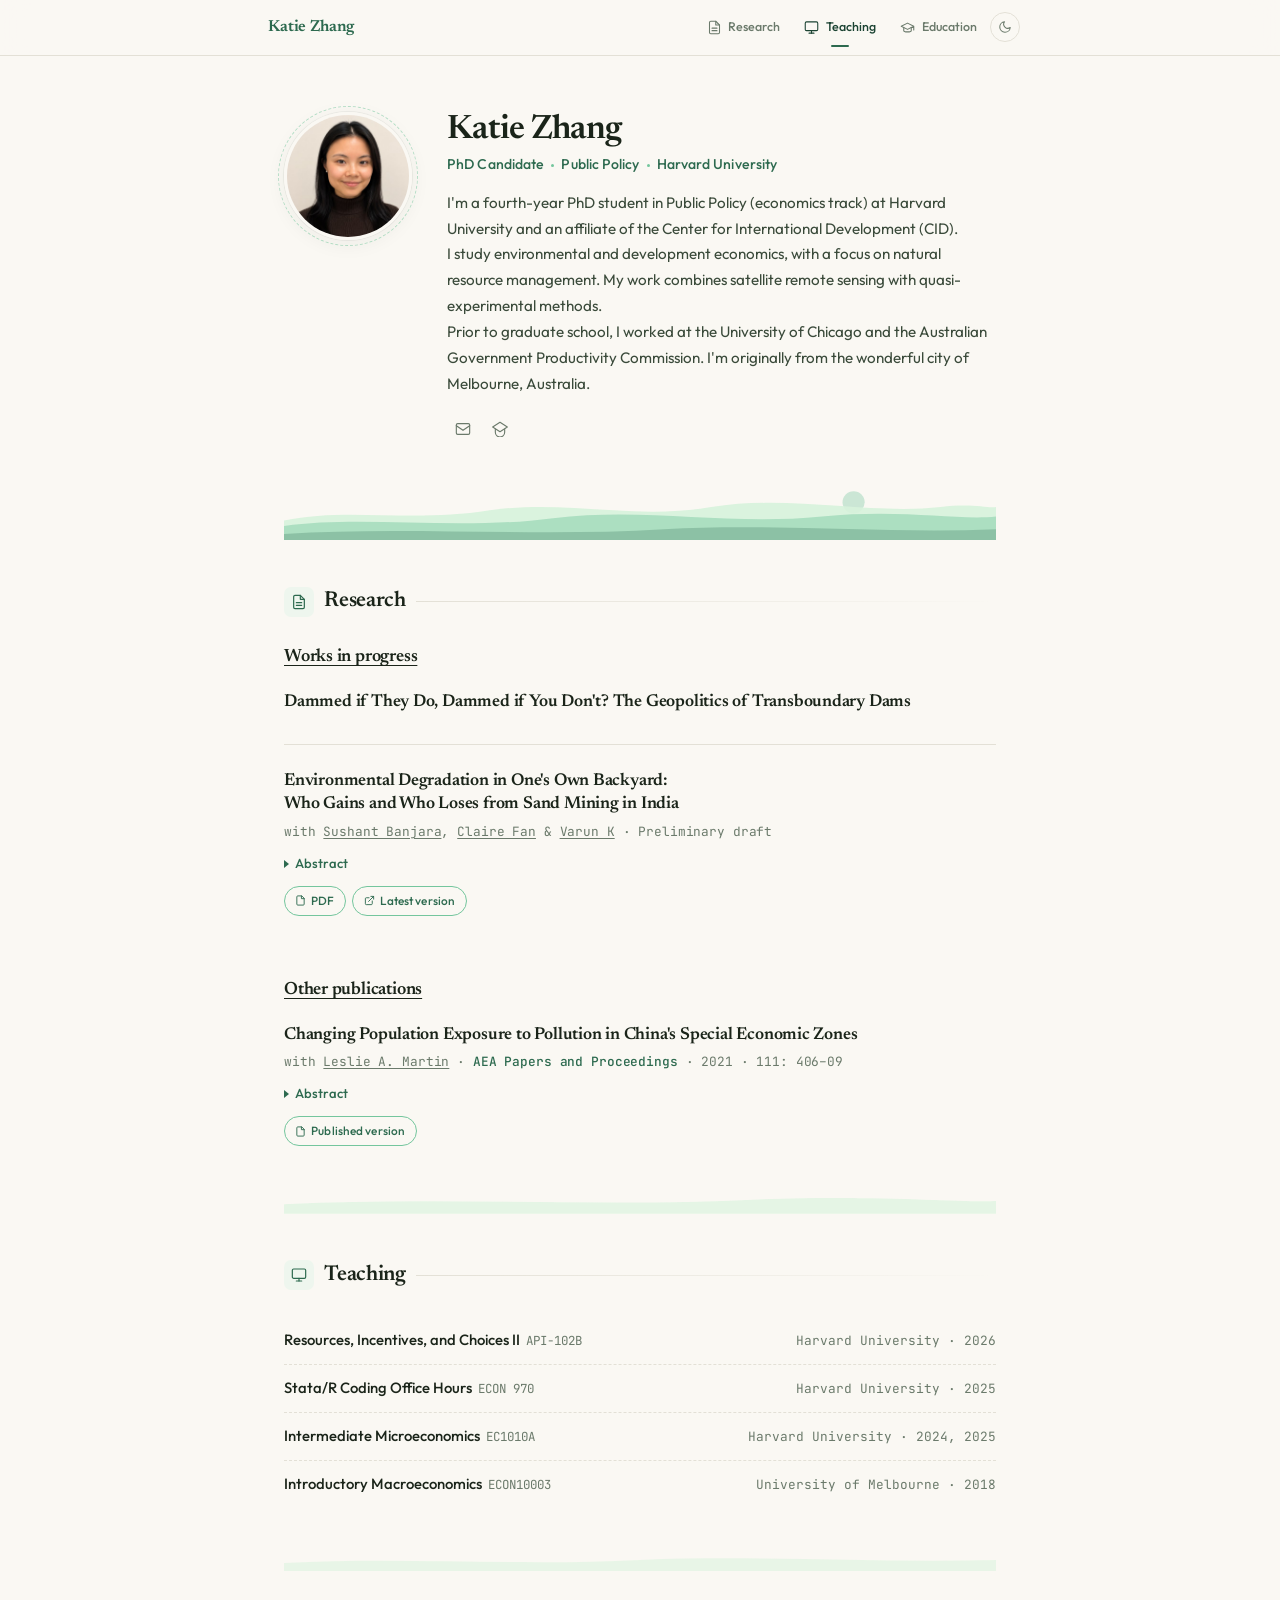
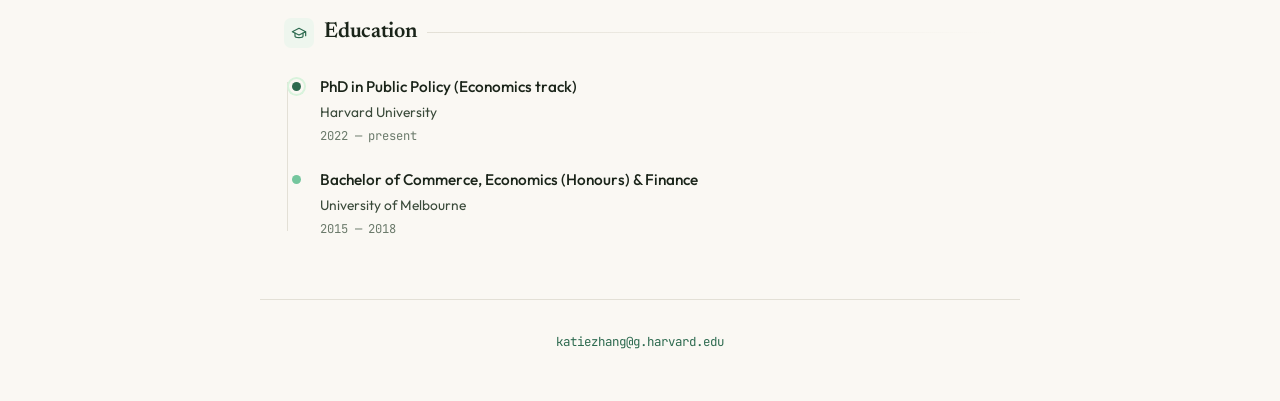
==== commit faca771c: "Pause commuting frictions paper, link co-authors on research page Co-Authored-By: Claude Sonnet 5 <n" ====
--- a/index.html
+++ b/index.html
@@ -304,7 +304,7 @@
 
     <div class="paper">
       <div class="paper-title">Environmental Degradation in One's Own Backyard: Who Gains and Who Loses from Sand Mining in India</div>
-      <div class="paper-meta">with Sushant Banjara, Claire Fan &amp; Varun K · Preliminary draft</div>
+      <div class="paper-meta">with <a href="https://sbanjara.com/" target="_blank" rel="noopener">Sushant Banjara</a>, <a href="https://claireqfan.github.io/" target="_blank" rel="noopener">Claire Fan</a> &amp; <a href="https://varun-kz.github.io/" target="_blank" rel="noopener">Varun K</a> · Preliminary draft</div>
       <details class="abstract">
         <summary>Abstract</summary>
         <p class="paper-abstract">
@@ -348,10 +348,12 @@
     </div>
     -->
 
+    <!-- Paused: IRB stalled over summer 2026, now approved — resuming summer 2027
     <div class="paper">
       <div class="paper-title">Climate-induced Commuting Frictions for Low-Income Urban Workers</div>
-      <div class="paper-meta">with Varun K</div>
-    </div>
+      <div class="paper-meta">with <a href="https://varun-kz.github.io/" target="_blank" rel="noopener">Varun K</a></div>
+    </div>
+    -->
 
     <!-- ── Other publications ── -->
     <h3 class="subsection-title">Other publications</h3>
@@ -360,7 +362,7 @@
       <div class="paper-title">
         <a href="https://www.aeaweb.org/articles?id=10.1257/pandp.20211074">Changing Population Exposure to Pollution in China's Special Economic Zones</a>
       </div>
-      <div class="paper-meta">with Leslie A. Martin · <span class="status">AEA Papers and Proceedings</span> · 2021 · 111: 406–09</div>
+      <div class="paper-meta">with <a href="https://lesliemartin.org/" target="_blank" rel="noopener">Leslie A. Martin</a> · <span class="status">AEA Papers and Proceedings</span> · 2021 · 111: 406–09</div>
       <details class="abstract">
         <summary>Abstract</summary>
         <p class="paper-abstract">
--- a/css/style.css
+++ b/css/style.css
@@ -571,6 +571,14 @@
   letter-spacing: -.01em;
 }
 .paper-meta .status { color: var(--moss); font-weight: 500; }
+.paper-meta a {
+  color: inherit;
+  text-decoration: underline;
+  text-decoration-thickness: 1px;
+  text-underline-offset: .15em;
+  text-decoration-color: var(--muted);
+}
+.paper-meta a:hover { text-decoration-color: currentColor; }
 
 .paper-abstract {
   font-size: .9rem;
